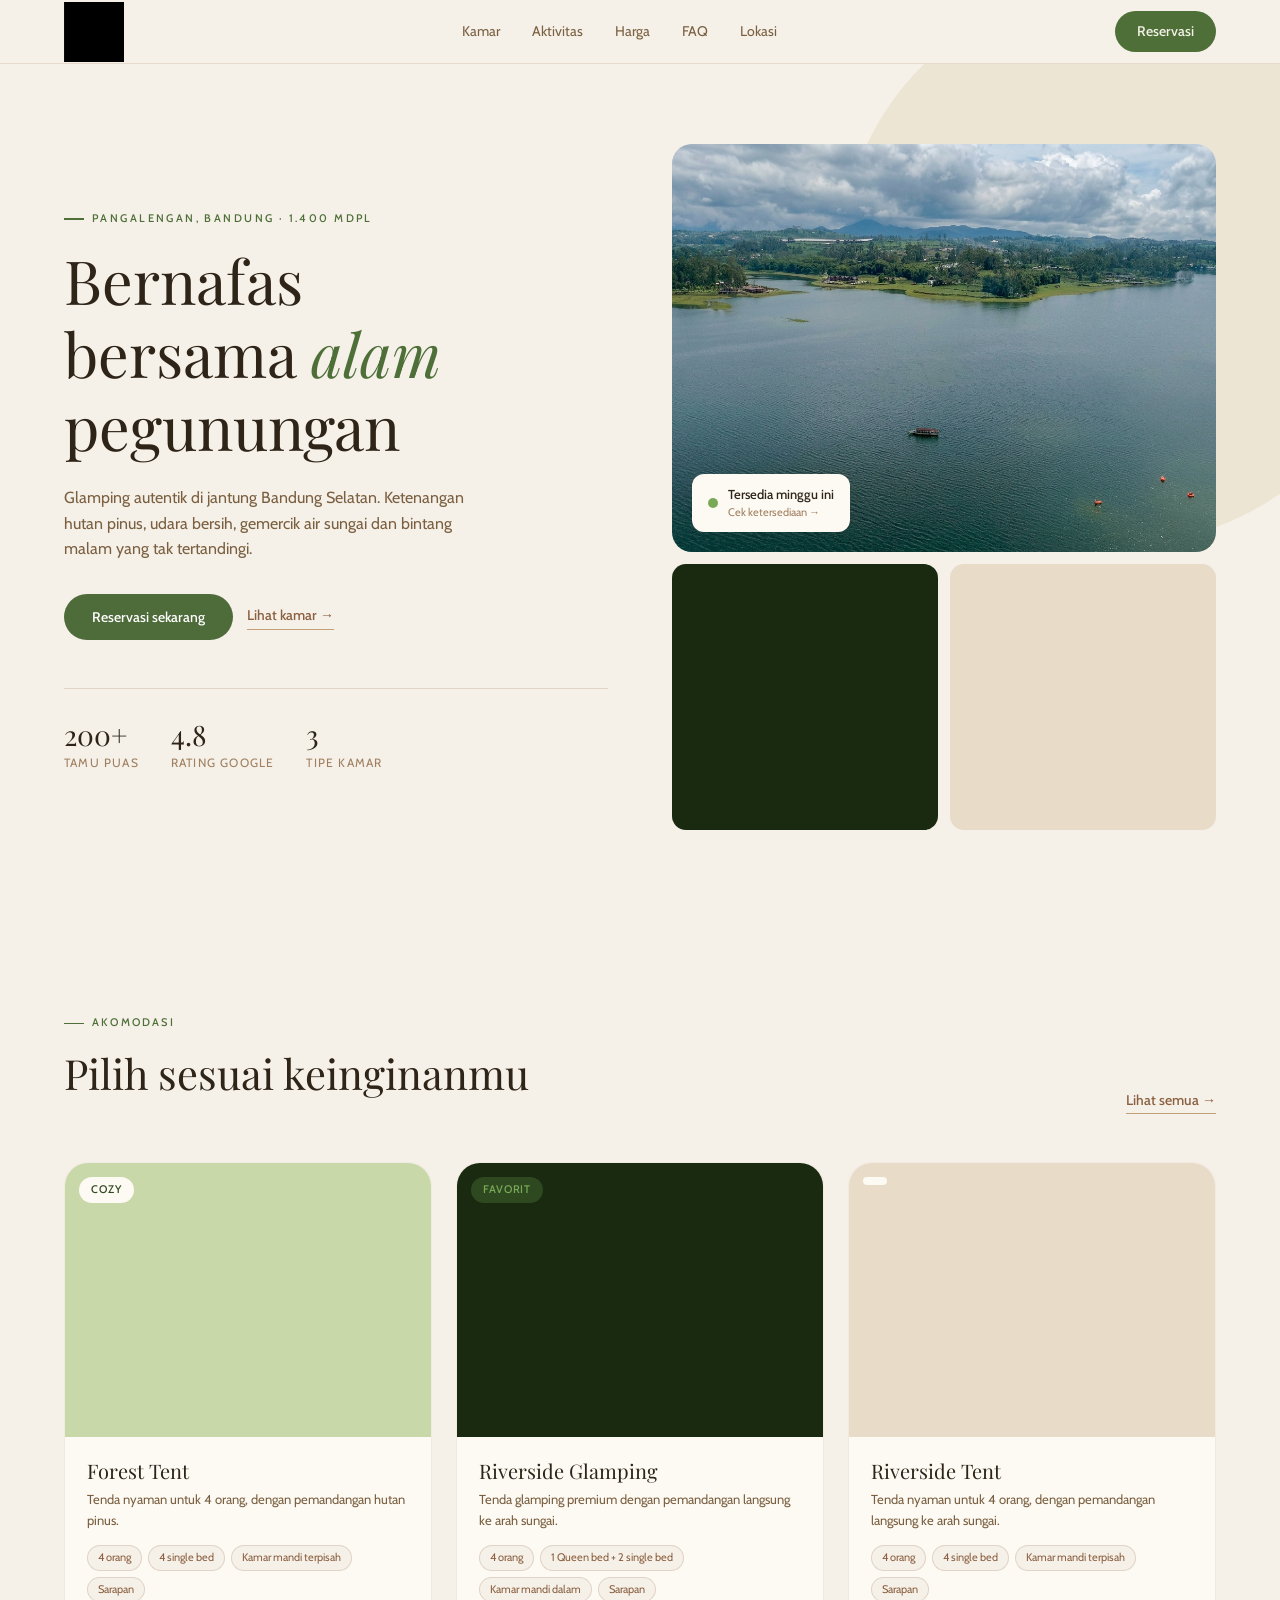
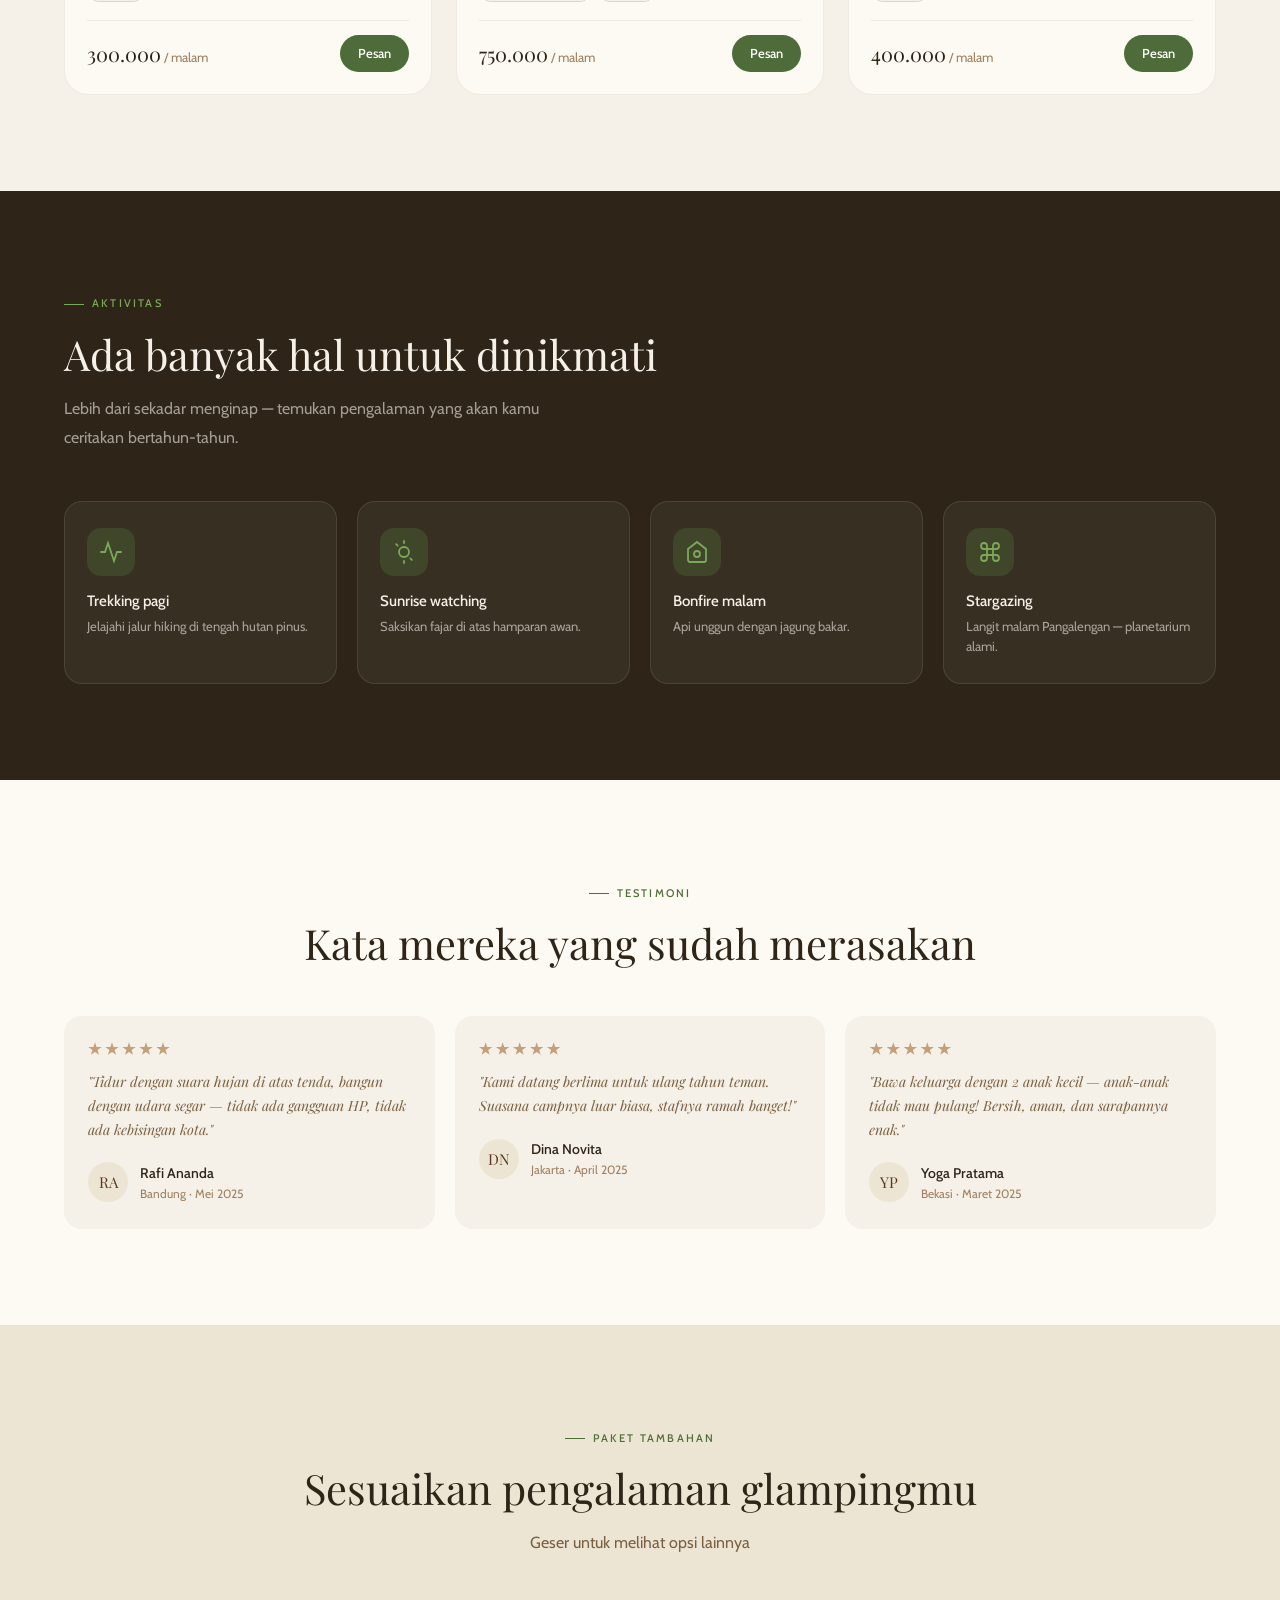
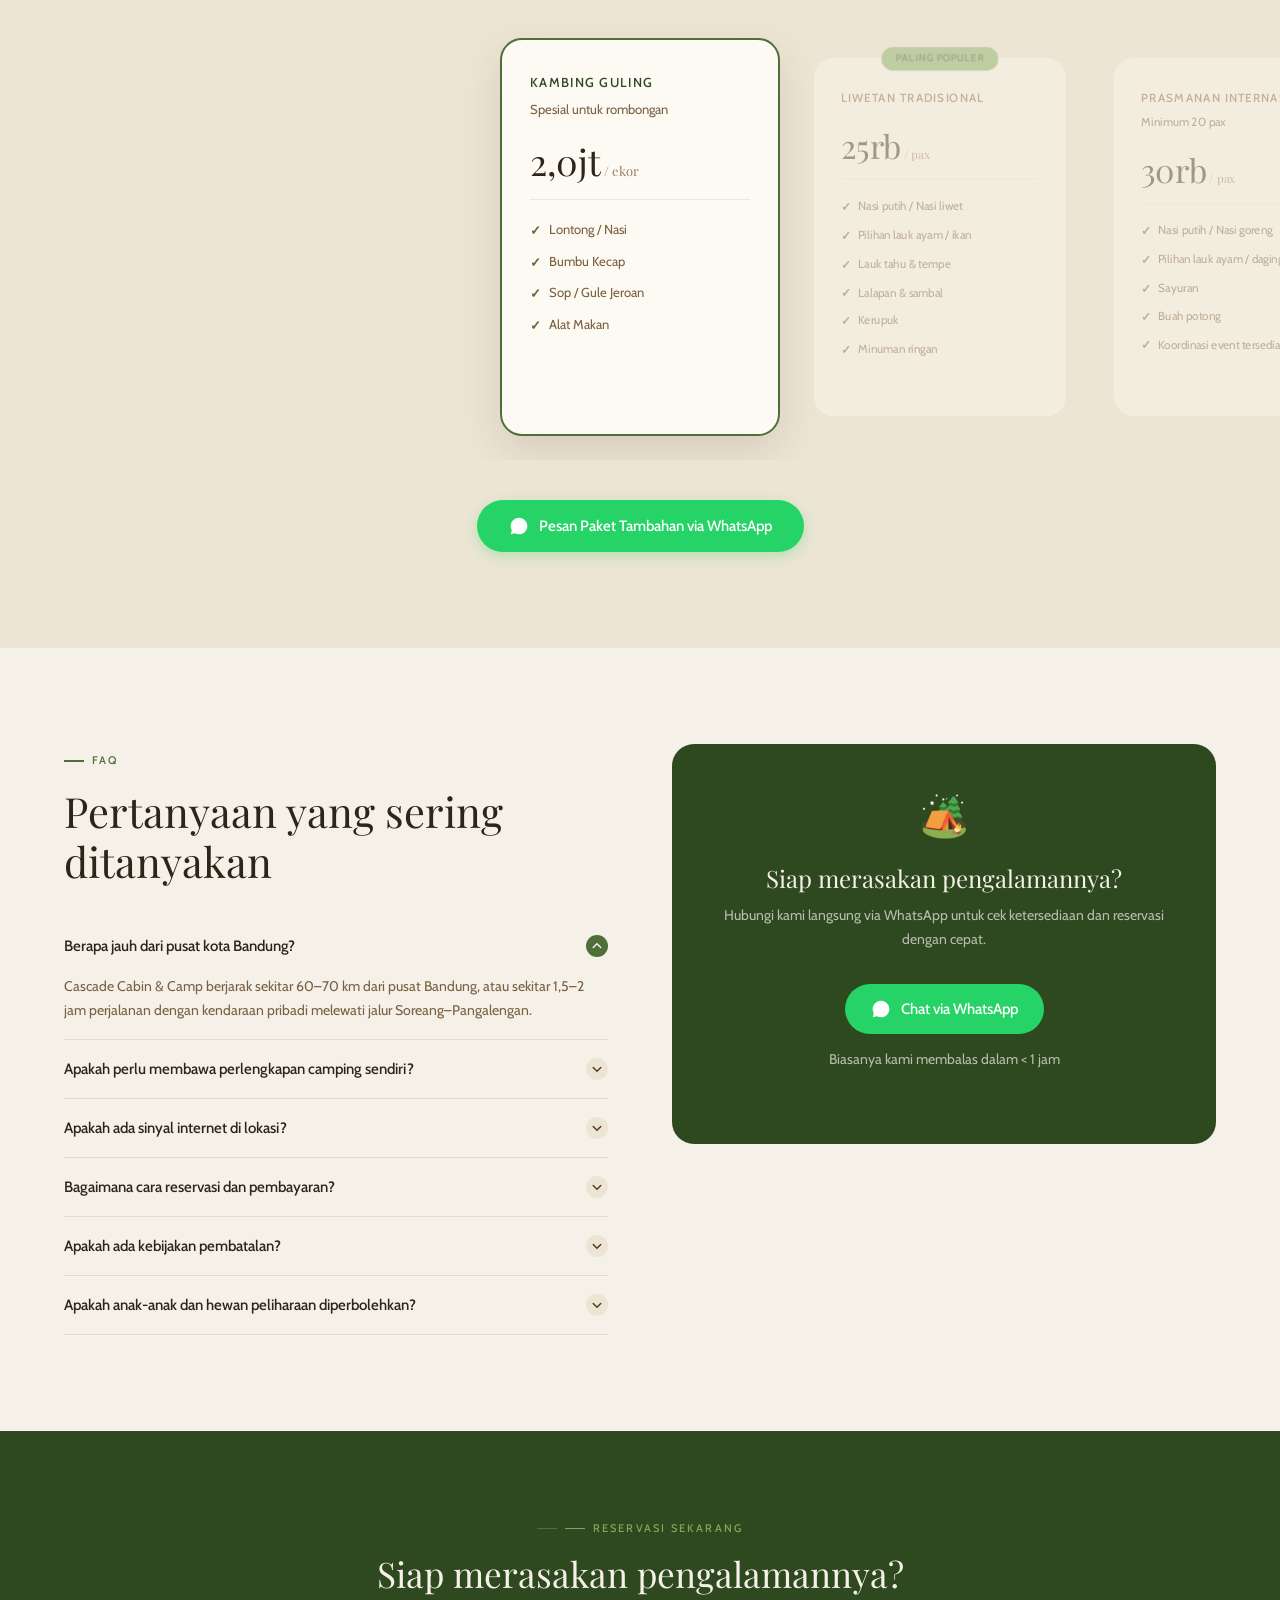
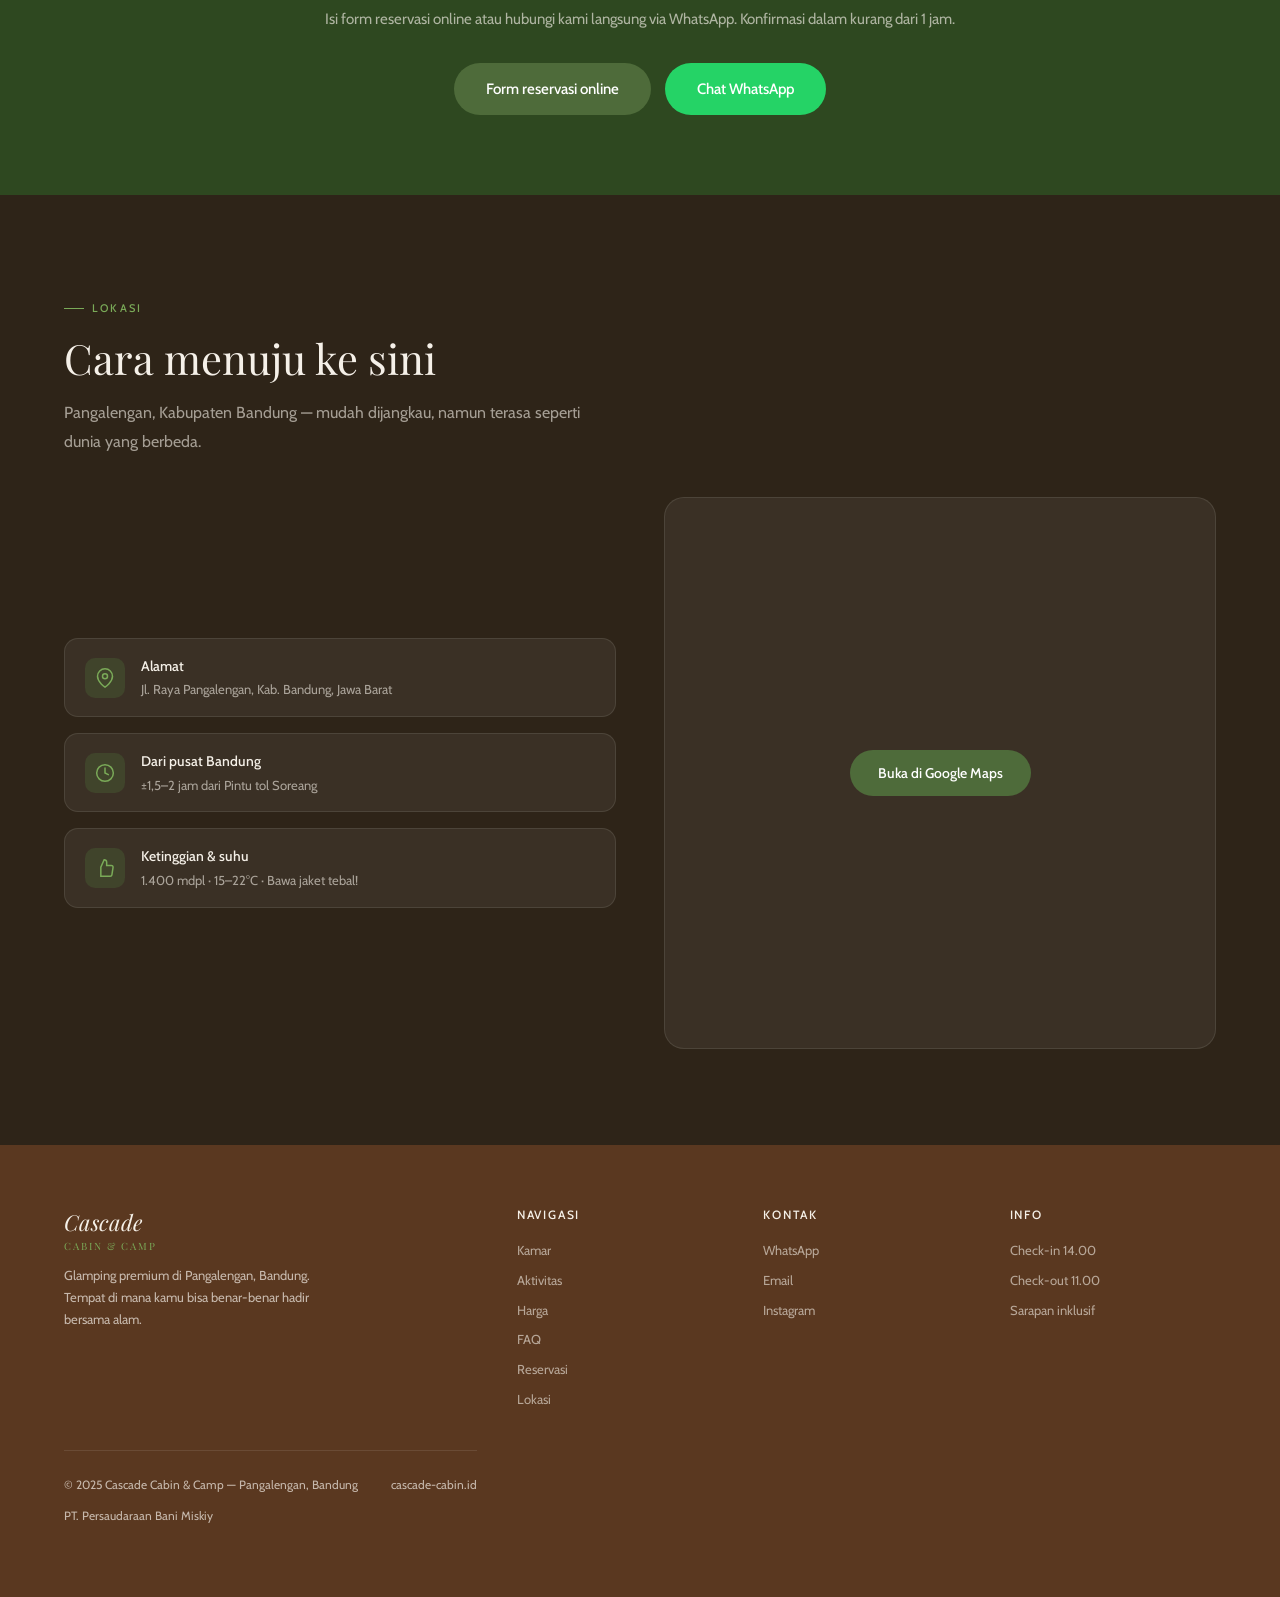
==== cascade-fixed/index.html @ 4c0bd6e7 "Add files via upload" ====
<!DOCTYPE html>
<html lang="id">
<head>
<meta charset="UTF-8">
<meta name="viewport" content="width=device-width, initial-scale=1.0">
<meta name="description" content="Cascade Cabin & Camp — Glamping premium di Pangalengan, Bandung. Nikmati alam pegunungan dengan fasilitas lengkap.">
<!-- Open Graph / WhatsApp Preview -->
<meta property="og:type" content="website">
<meta property="og:url" content="https://cascade-cabin.id/"> <!-- Ganti dengan domain asli Anda nanti -->
<meta property="og:title" content="Cascade Cabin & Camp — Glamping Pangalengan">
<meta property="og:description" content="Glamping premium di Pangalengan, Bandung. Nikmati alam pegunungan dengan fasilitas lengkap.">
<meta property="og:image" content="https://cascade-cabin.id/assets/images/image1.png"> <!-- Ganti dengan URL absolut gambar andalan Anda -->
<title>Cascade Cabin &amp; Camp — Glamping Pangalengan</title>
<link rel="preconnect" href="https://fonts.googleapis.com">
<link href="https://fonts.googleapis.com/css2?family=Playfair+Display:ital,wght@0,400;0,500;1,400;1,500&family=Cabin:wght@300;400;500&display=swap" rel="stylesheet">
<link rel="stylesheet" href="assets/css/style.css">
<style>
/* Page-specific styles only — shared styles are in assets/css/style.css */

/* ── HERO ── */
.hero {
  min-height: 92vh;
  display: grid;
  grid-template-columns: 1fr 1fr;
  align-items: center;
  padding: 80px 5vw;
  gap: 4rem;
  position: relative;
  overflow: hidden;
}
.hero::before {
  content: '';
  position: absolute;
  right: -120px; top: -80px;
  width: 560px; height: 560px;
  border-radius: 50%;
  background: var(--cream-dark);
}
.hero-text { position: relative; z-index: 1; }
.hero h1 { font-size: clamp(2.4rem, 5vw, 3.8rem); color: var(--earth); margin: 1rem 0 1.4rem; }
.hero h1 em { color: var(--moss); font-style: italic; }
.hero-stats { display: flex; gap: 32px; margin-top: 3rem; padding-top: 2rem; border-top: 1px solid rgba(139,96,64,0.18); }
.hero-visual { position: relative; z-index: 1; display: flex; flex-direction: column; gap: 12px; }
.hero-img-main { width: 100%; aspect-ratio: 4/3; background: var(--cream-dark); border-radius: 20px; overflow: hidden; position: relative; }
.hero-img-row { display: grid; grid-template-columns: 1fr 1fr; gap: 12px; }
.hero-img-sm { aspect-ratio: 1; background: var(--cream-dark); border-radius: 14px; overflow: hidden; }
.hero-badge { position: absolute; bottom: 20px; left: 20px; background: var(--white); border-radius: 12px; padding: 10px 16px; display: flex; align-items: center; gap: 10px; font-size: 13px; box-shadow: 0 2px 16px rgba(46,36,24,0.12); }
.badge-dot { width: 10px; height: 10px; border-radius: 50%; background: var(--moss-light); flex-shrink: 0; }

/* ── ROOMS ── */
.rooms { background: var(--cream); }
.rooms-grid { display: grid; grid-template-columns: repeat(3, 1fr); gap: 24px; }
.room-img { aspect-ratio: 4/3; background: var(--cream-dark); position: relative; overflow: hidden; }
.room-tag { position: absolute; top: 14px; left: 14px; background: var(--white); color: var(--moss-dark); font-size: 11px; font-weight: 500; letter-spacing: 0.08em; padding: 4px 12px; border-radius: var(--radius-pill); text-transform: uppercase; }
.room-body { padding: 22px; }
.room-body h3 { font-size: 20px; color: var(--earth); margin-bottom: 6px; }
.room-body p { font-size: 13px; color: var(--text-soft); margin-bottom: 14px; line-height: 1.6; }
.room-amenities { display: flex; flex-wrap: wrap; gap: 6px; margin-bottom: 18px; }
.room-footer { display: flex; align-items: center; justify-content: space-between; padding-top: 14px; border-top: 1px solid rgba(139,96,64,0.1); }
.room-price { font-size: 13px; color: var(--text-muted); }
.room-price strong { font-size: 20px; color: var(--earth); font-family: var(--font-display); font-weight: 400; }

/* ── ACTIVITIES ── */
.activities { background: var(--earth); }
.activities .section-label { color: var(--moss-light); }
.activities .section-label::before { background: var(--moss-light); }
.activities .section-title { color: var(--cream); }
.activities .section-desc { color: rgba(245,240,232,0.6); }
.act-grid { display: grid; grid-template-columns: repeat(4,1fr); gap: 20px; margin-top: 3rem; }
.act-card { background: rgba(255,255,255,0.05); border: 1px solid rgba(245,240,232,0.1); border-radius: 18px; padding: 26px 22px; transition: background .2s; }
.act-card:hover { background: rgba(255,255,255,0.09); }
.act-icon { width: 48px; height: 48px; background: rgba(78,112,56,0.35); border-radius: 14px; display: flex; align-items: center; justify-content: center; margin-bottom: 16px; }
.act-card h4 { font-family: var(--font-body); font-size: 15px; font-weight: 500; color: var(--cream); margin-bottom: 6px; }
.act-card p { font-size: 13px; color: rgba(245,240,232,0.6); line-height: 1.6; }

/* ── TESTIMONIALS ── */
.testimonials { background: var(--white); }
.testi-grid { display: grid; grid-template-columns: repeat(3,1fr); gap: 20px; margin-top: 3rem; }
.testi-card { background: var(--cream); border-radius: 18px; padding: 26px 24px; }
.testi-stars { display: flex; gap: 3px; margin-bottom: 14px; }
.star { width: 14px; height: 14px; background: var(--bark-light); clip-path: polygon(50% 0%,61% 35%,98% 35%,68% 57%,79% 91%,50% 70%,21% 91%,32% 57%,2% 35%,39% 35%); }
.testi-text { font-size: 14px; color: var(--text-soft); line-height: 1.7; margin-bottom: 20px; font-style: italic; font-family: var(--font-display); }
.testi-author { display: flex; align-items: center; gap: 12px; }
.testi-avatar { width: 40px; height: 40px; border-radius: 50%; background: var(--cream-dark); display: flex; align-items: center; justify-content: center; font-family: var(--font-display); font-size: 15px; color: var(--bark-dark); }
.testi-name { font-size: 14px; font-weight: 500; color: var(--earth); }
.testi-from { font-size: 12px; color: var(--text-muted); }

/* ── PRICING ── */
.pricing { background: var(--cream-dark); }
.pricing-grid { display: grid; grid-template-columns: repeat(3,1fr); gap: 20px; margin-top: 3rem; }
.price-card { background: var(--white); border-radius: 22px; padding: 32px 28px; border: 1.5px solid rgba(139,96,64,0.12); position: relative; }
.price-card.featured { background: var(--moss-dark); border-color: transparent; }
.price-card.featured .price-name  { color: var(--cream); }
.price-card.featured .price-desc  { color: rgba(245,240,232,0.65); }
.price-card.featured .price-num   { color: var(--cream); }
.price-card.featured .price-per   { color: rgba(245,240,232,0.65); }
.price-card.featured .price-list li { color: rgba(245,240,232,0.8); }
.price-card.featured .price-list li::before { color: var(--moss-light); }
.price-card.featured .price-divider { background: rgba(245,240,232,0.12); }
.price-card.featured .price-btn { background: var(--cream); color: var(--moss-dark); }
.price-card.featured .price-btn:hover { background: var(--cream-dark); }
.price-pop-label { position: absolute; top: -14px; left: 50%; transform: translateX(-50%); background: var(--moss-light); color: var(--moss-dark); font-size: 11px; font-weight: 500; padding: 4px 16px; border-radius: 99px; letter-spacing: 0.08em; text-transform: uppercase; white-space: nowrap; }
.price-name { font-size: 13px; font-weight: 500; color: var(--bark); letter-spacing: 0.1em; text-transform: uppercase; margin-bottom: 6px; }
.price-desc { font-size: 13px; color: var(--text-soft); margin-bottom: 1.5rem; }
.price-num  { font-family: var(--font-display); font-size: 36px; color: var(--earth); font-weight: 400; line-height: 1; }
.price-per  { font-size: 13px; color: var(--text-muted); }
.price-divider { height: 1px; background: rgba(139,96,64,0.12); margin: 1.2rem 0; }
.price-list { list-style: none; display: flex; flex-direction: column; gap: 10px; margin-bottom: 1.8rem; }
.price-list li { font-size: 13px; color: var(--text-soft); display: flex; align-items: flex-start; gap: 8px; }
.price-list li::before { content: '✓'; color: var(--moss); font-weight: 700; flex-shrink: 0; margin-top: 1px; }
.price-btn { display: block; text-align: center; background: var(--moss); color: var(--cream); padding: 12px 24px; border-radius: var(--radius-pill); font-size: 14px; font-weight: 500; transition: background var(--transition); }
.price-btn:hover { background: var(--moss-dark); color: var(--cream); }

/* ── FAQ ── */
.faq { background: var(--cream); }
.faq-layout { display: grid; grid-template-columns: 1fr 1fr; gap: 64px; align-items: start; }
.faq-list { display: flex; flex-direction: column; }
.faq-item { border-bottom: 1px solid rgba(139,96,64,0.15); }
.faq-q { width: 100%; background: none; border: none; text-align: left; padding: 18px 0; font-family: var(--font-body); font-size: 15px; font-weight: 500; color: var(--earth); cursor: pointer; display: flex; justify-content: space-between; align-items: center; gap: 16px; transition: color var(--transition); }
.faq-q:hover { color: var(--moss); }
.faq-arrow { width: 22px; height: 22px; border-radius: 50%; background: var(--cream-dark); display: flex; align-items: center; justify-content: center; flex-shrink: 0; transition: transform 0.25s, background 0.2s; }
.faq-item.open .faq-arrow { transform: rotate(180deg); background: var(--moss); }
.faq-item.open .faq-arrow svg path { stroke: var(--cream); }
.faq-a { font-size: 14px; color: var(--text-soft); line-height: 1.7; max-height: 0; overflow: hidden; transition: max-height 0.3s ease, padding-bottom 0.3s; }
.faq-item.open .faq-a { max-height: 200px; padding-bottom: 16px; }
.faq-cta-box { background: var(--moss-dark); border-radius: 22px; padding: 40px 32px; color: var(--cream); text-align: center; position: sticky; top: 80px; }
.faq-cta-box h3 { font-size: 24px; color: var(--cream); margin-bottom: 12px; }
.faq-cta-box p { font-size: 14px; color: rgba(245,240,232,0.7); margin-bottom: 2rem; line-height: 1.7; }
.faq-cta-note { font-size: 12px; color: rgba(245,240,232,0.45); margin-top: 14px; }

/* ── CTA BOOKING ── */
.cta-booking { background: var(--moss-dark); padding: 80px 5vw; text-align: center; }
.cta-booking h2 { font-size: 2.2rem; color: var(--cream); margin-bottom: 12px; }
.cta-booking p { font-size: 15px; color: rgba(245,240,232,0.65); margin-bottom: 2rem; }

/* ── LOCATION ── */
.location { background: var(--earth); }
.location .section-label { color: var(--moss-light); }
.location .section-label::before { background: var(--moss-light); }
.location .section-title { color: var(--cream); }
.location .section-desc { color: rgba(245,240,232,0.6); }
.loc-grid { display: grid; grid-template-columns: 1fr 1fr; gap: 48px; align-items: center; margin-top: 2.5rem; }
.loc-facts { display: flex; flex-direction: column; gap: 16px; }
.loc-fact { display: flex; align-items: center; gap: 16px; padding: 16px 20px; background: rgba(255,255,255,0.06); border-radius: 14px; border: 1px solid rgba(245,240,232,0.1); }
.loc-fact-icon { width: 40px; height: 40px; background: rgba(78,112,56,0.3); border-radius: 10px; display: flex; align-items: center; justify-content: center; flex-shrink: 0; }
.loc-fact h5 { font-family: var(--font-body); font-size: 14px; font-weight: 500; color: var(--cream); margin-bottom: 2px; }
.loc-fact p { font-size: 13px; color: rgba(245,240,232,0.6); }
.loc-map { aspect-ratio: 1; background: rgba(255,255,255,0.06); border-radius: 20px; border: 1px solid rgba(245,240,232,0.1); display: flex; align-items: center; justify-content: center; }

@media (max-width: 900px) {
  .hero { grid-template-columns: 1fr; }
  .hero-visual, .hero::before { display: none; }
  .rooms-grid, .testi-grid, .pricing-grid { grid-template-columns: 1fr; }
  .act-grid { grid-template-columns: 1fr 1fr; }
  .loc-grid, .faq-layout { grid-template-columns: 1fr; }
  .faq-cta-box { position: static; }
}
@media (max-width: 600px) { .act-grid { grid-template-columns: 1fr; } }
</style>
</head>
<body>

<!-- NAV -->
<nav class="nav">
  <a href="index.html" class="nav-logo"><img src="assets/images/logo.svg" alt="Cascade Cabin & Camp"></a>
  <ul class="nav-links">
    <li><a href="#kamar">Kamar</a></li>
    <li><a href="#aktivitas">Aktivitas</a></li>
    <li><a href="#harga">Harga</a></li>
    <li><a href="#faq">FAQ</a></li>
    <li><a href="#lokasi">Lokasi</a></li>
  </ul>
  <a href="booking.html" class="nav-cta">Reservasi</a>
  <div class="nav-hamburger" aria-label="Menu">
    <span></span><span></span><span></span>
  </div>
</nav>
<div class="nav-mobile">
  <a href="#kamar">Kamar</a>
  <a href="#aktivitas">Aktivitas</a>
  <a href="#harga">Harga</a>
  <a href="#faq">FAQ</a>
  <a href="#lokasi">Lokasi</a>
  <a href="booking.html" class="btn btn-primary" style="margin-top:8px;">Reservasi sekarang</a>
</div>

<!-- HERO -->
<section class="hero">
  <div class="hero-text" data-fade>
    <div class="eyebrow">Pangalengan, Bandung · 1.400 mdpl</div>
    <h1>Bernafas<br>bersama <em>alam</em><br>pegunungan</h1>
    <p class="text-soft" style="max-width:420px;margin-bottom:2rem;">Glamping autentik di jantung Bandung Selatan. Ketenangan hutan pinus, udara bersih, gemercik air sungai dan bintang malam yang tak tertandingi.</p>
    <div style="display:flex;gap:14px;align-items:center;flex-wrap:wrap;">
      <a href="booking.html" class="btn btn-primary">Reservasi sekarang</a>
      <a href="#kamar" class="btn btn-secondary">Lihat kamar →</a>
    </div>
    <div class="hero-stats">
      <div><div class="stat-num">200+</div><div class="stat-label">Tamu puas</div></div>
      <div><div class="stat-num">4.8</div><div class="stat-label">Rating Google</div></div>
      <div><div class="stat-num">3</div><div class="stat-label">Tipe kamar</div></div>
    </div>
  </div>
  <div class="hero-visual">
    <div class="hero-img-main">
      <img src="assets/images/image1.png" alt="Cascade Cabin" class="hero-img">
      </img>
      <div class="hero-badge">
        <div class="badge-dot"></div>
        <div>
          <div style="font-weight:500;font-size:13px;color:var(--earth)">Tersedia minggu ini</div>
          <div style="font-size:11px;color:var(--text-muted)">Cek ketersediaan →</div>
        </div>
      </div>
    </div>
    <div class="hero-img-row">
      <div class="hero-img-sm" style="background:#1a2a10;"></div>
      <div class="hero-img-sm" style="background:#e8dcc8;"></div>
    </div>
  </div>
</section>

<!-- ROOMS -->
<section class="section rooms" id="kamar">
  <div style="display:flex;justify-content:space-between;align-items:flex-end;margin-bottom:3rem;">
    <div>
      <div class="section-label">Akomodasi</div>
      <h2 class="section-title">Pilih sesuai keinginanmu</h2>
    </div>
    <a href="booking.html" class="btn btn-secondary">Lihat semua →</a>
  </div>
  <div class="rooms-grid">
    <div class="card" data-fade>
      <div class="room-img" style="background:#c8d8a8;"><div class="room-tag">Cozy</div></div>
      <div class="room-body">
        <h3>Forest Tent</h3>
        <p>Tenda nyaman untuk 4 orang, dengan pemandangan hutan pinus.</p>
        <div class="room-amenities">
          <span class="amenity">4 orang</span><span class="amenity">4 single bed</span>
          <span class="amenity">Kamar mandi terpisah</span><span class="amenity">Sarapan</span>
        </div>
        <div class="room-footer">
          <div class="room-price"><strong>300.000</strong> / malam</div>
          <a href="booking.html" class="btn btn-primary" style="padding:8px 18px;font-size:13px;">Pesan</a>
        </div>
      </div>
    </div>
    <div class="card" data-fade>
      <div class="room-img" style="background:#1a2a10;"><div class="room-tag" style="background:var(--moss-dark);color:var(--moss-light);">Favorit</div></div>
      <div class="room-body">
        <h3>Riverside Glamping</h3>
        <p>Tenda glamping premium dengan pemandangan langsung ke arah sungai.</p>
        <div class="room-amenities">
          <span class="amenity">4 orang</span><span class="amenity">1 Queen bed + 2 single bed</span>
          <span class="amenity">Kamar mandi dalam</span><span class="amenity">Sarapan</span>
        </div>
        <div class="room-footer">
          <div class="room-price"><strong>750.000</strong> / malam</div>
          <a href="booking.html" class="btn btn-primary" style="padding:8px 18px;font-size:13px;">Pesan</a>
        </div>
      </div>
    </div>
    <div class="card" data-fade>
      <div class="room-img" style="background:#e8dcc8;"><div class="room-tag"></div></div>
      <div class="room-body">
        <h3>Riverside Tent</h3>
        <p>Tenda nyaman untuk 4 orang, dengan pemandangan langsung ke arah sungai.</p>
        <div class="room-amenities">
          <span class="amenity">4 orang</span><span class="amenity">4 single bed</span>
          <span class="amenity">Kamar mandi terpisah</span><span class="amenity">Sarapan</span>
        </div>
        <div class="room-footer">
          <div class="room-price"><strong>400.000</strong> / malam</div>
          <a href="booking.html" class="btn btn-primary" style="padding:8px 18px;font-size:13px;">Pesan</a>
        </div>
      </div>
    </div>
  </div>
</section>

<!-- ACTIVITIES -->
<section class="section activities" id="aktivitas">
  <div class="section-label">Aktivitas</div>
  <h2 class="section-title">Ada banyak hal untuk dinikmati</h2>
  <p class="section-desc">Lebih dari sekadar menginap — temukan pengalaman yang akan kamu ceritakan bertahun-tahun.</p>
  <div class="act-grid">
    <div class="act-card" data-fade>
      <div class="act-icon"><svg width="24" height="24" viewBox="0 0 24 24" fill="none" stroke="#7aaa58" stroke-width="1.8" stroke-linecap="round"><polyline points="22 12 18 12 15 21 9 3 6 12 2 12"/></svg></div>
      <h4>Trekking pagi</h4><p>Jelajahi jalur hiking di tengah hutan pinus.</p>
    </div>
    <div class="act-card" data-fade>
      <div class="act-icon"><svg width="24" height="24" viewBox="0 0 24 24" fill="none" stroke="#7aaa58" stroke-width="1.8" stroke-linecap="round"><circle cx="12" cy="12" r="5"/><line x1="12" y1="1" x2="12" y2="3"/><line x1="12" y1="21" x2="12" y2="23"/><line x1="4.22" y1="4.22" x2="5.64" y2="5.64"/><line x1="18.36" y1="18.36" x2="19.78" y2="19.78"/></svg></div>
      <h4>Sunrise watching</h4><p>Saksikan fajar di atas hamparan awan.</p>
    </div>
    <div class="act-card" data-fade>
      <div class="act-icon"><svg width="24" height="24" viewBox="0 0 24 24" fill="none" stroke="#7aaa58" stroke-width="1.8" stroke-linecap="round"><path d="M3 9l9-7 9 7v11a2 2 0 01-2 2H5a2 2 0 01-2-2V9z"/><circle cx="12" cy="14" r="3"/></svg></div>
      <h4>Bonfire malam</h4><p>Api unggun dengan jagung bakar.</p>
    </div>
    <div class="act-card" data-fade>
      <div class="act-icon"><svg width="24" height="24" viewBox="0 0 24 24" fill="none" stroke="#7aaa58" stroke-width="1.8" stroke-linecap="round"><path d="M18 3a3 3 0 00-3 3v12a3 3 0 003 3 3 3 0 003-3 3 3 0 00-3-3H6a3 3 0 00-3 3 3 3 0 003 3 3 3 0 003-3V6a3 3 0 00-3-3 3 3 0 00-3 3 3 3 0 003 3h12a3 3 0 003-3 3 3 0 00-3-3z"/></svg></div>
      <h4>Stargazing</h4><p>Langit malam Pangalengan — planetarium alami.</p>
    </div>
  </div>
</section>

<!-- TESTIMONIALS -->
<section class="section testimonials">
  <div class="text-center" style="margin-bottom:0;">
    <div class="section-label" style="justify-content:center;">Testimoni</div>
    <h2 class="section-title">Kata mereka yang sudah merasakan</h2>
  </div>
  <div class="testi-grid">
    <div class="testi-card" data-fade>
      <div class="testi-stars"><div class="star"></div><div class="star"></div><div class="star"></div><div class="star"></div><div class="star"></div></div>
      <p class="testi-text">"Tidur dengan suara hujan di atas tenda, bangun dengan udara segar — tidak ada gangguan HP, tidak ada kebisingan kota."</p>
      <div class="testi-author"><div class="testi-avatar">RA</div><div><div class="testi-name">Rafi Ananda</div><div class="testi-from">Bandung · Mei 2025</div></div></div>
    </div>
    <div class="testi-card" data-fade>
      <div class="testi-stars"><div class="star"></div><div class="star"></div><div class="star"></div><div class="star"></div><div class="star"></div></div>
      <p class="testi-text">"Kami datang berlima untuk ulang tahun teman. Suasana campnya luar biasa, stafnya ramah banget!"</p>
      <div class="testi-author"><div class="testi-avatar">DN</div><div><div class="testi-name">Dina Novita</div><div class="testi-from">Jakarta · April 2025</div></div></div>
    </div>
    <div class="testi-card" data-fade>
      <div class="testi-stars"><div class="star"></div><div class="star"></div><div class="star"></div><div class="star"></div><div class="star"></div></div>
      <p class="testi-text">"Bawa keluarga dengan 2 anak kecil — anak-anak tidak mau pulang! Bersih, aman, dan sarapannya enak."</p>
      <div class="testi-author"><div class="testi-avatar">YP</div><div><div class="testi-name">Yoga Pratama</div><div class="testi-from">Bekasi · Maret 2025</div></div></div>
    </div>
  </div>
</section>

<!-- PRICING -->
<section class="section pricing" id="harga" style="padding-left: 0; padding-right: 0; overflow: hidden;">
  <div class="text-center" style="margin-bottom:0; padding: 0 5vw;">
    <div class="section-label" style="justify-content:center;">Paket Tambahan</div>
    <h2 class="section-title">Sesuaikan pengalaman glampingmu</h2>
    <p class="section-desc" style="margin:0 auto;">Geser untuk melihat opsi lainnya</p>
  </div>
	<div id="pricing-scroll-addon" style="margin-top: 3rem;">
    <div class="carousel-spacer"></div>
	
      <div class="price-card" data-pkg="Kambing Guling">
      <div class="price-name">Kambing Guling</div>
      <div class="price-desc">Spesial untuk rombongan</div>
      <div class="price-num">2,0jt<span class="price-per"> / ekor</span></div>
      <div class="price-divider"></div>
      <ul class="price-list">
        <li>Lontong / Nasi</li>
		<li>Bumbu Kecap</li>
        <li>Sop / Gule Jeroan</li>
        <li>Alat Makan</li>
      </ul>
     </div>

    <div class="price-card" data-pkg="Liwetan Sunda">
      <div class="price-pop-label">Paling populer</div>
      <div class="price-name">Liwetan Tradisional</div>
      <div class="price-desc"></div>
      <div class="price-num">25rb<span class="price-per"> / pax</span></div>
      <div class="price-divider"></div>
      <ul class="price-list">
        <li>Nasi putih / Nasi liwet</li>
        <li>Pilihan lauk ayam / ikan</li>
		<li>Lauk tahu &amp; tempe</li>
        <li>Lalapan &amp; sambal</li>
        <li>Kerupuk</li>
		<li>Minuman ringan</li>
      </ul>
     </div>

    <div class="price-card" data-pkg="Prasmanan">
      <div class="price-name">Prasmanan Internasional</div>
      <div class="price-desc">Minimum 20 pax</div>
      <div class="price-num">30rb<span class="price-per"> / pax</span></div>
      <div class="price-divider"></div>
      <ul class="price-list">
        <li>Nasi putih / Nasi goreng</li>
        <li>Pilihan lauk ayam / daging</li>
        <li>Sayuran</li>
        <li>Buah potong</li>
        <li>Koordinasi event tersedia</li>
      </ul>
    </div>
	
	<div class="price-card" data-pkg="BBQ Grill Set">
      <div class="price-name">BBQ Grill Set</div>
      <div class="price-desc">Peralatan &amp; bahan siap panggang</div>
      <div class="price-num">150rb<span class="price-per"> / set</span></div>
      <div class="price-divider"></div>
      <ul class="price-list">
        <li>Panggangan &amp; Arang</li>
        <li>Daging Slice &amp; Sosis</li>
        <li>Saus BBQ &amp; Alat Capitan</li>
      </ul>
    </div>
	
	<div class="price-card" data-pkg="Dekorasi Romantis">
      <div class="price-name">Dekorasi Romantis</div>
      <div class="price-desc">Untuk Anniversary / Honeymoon</div>
      <div class="price-num">250rb<span class="price-per"> / kamar</span></div>
      <div class="price-divider"></div>
      <ul class="price-list">
        <li>Towel Swan &amp; Rose Petals</li>
        <li>Lampu hias tambahan</li>
        <li>Kartu ucapan custom</li>
      </ul>
    </div>
  
    <div class="carousel-spacer"></div>
  </div>

  <!-- Tombol CTA Utama -->
  <div style="text-align: center; margin-top: 40px; padding: 0 5vw;" data-fade>
      <a href="#" onclick="pesanPaket(); return false;" class="btn btn-wa" style="display:inline-flex;align-items:center;gap:10px;padding:14px 32px;font-size:15px;box-shadow: 0 4px 14px rgba(37, 211, 102, 0.3);">
  <svg viewBox="0 0 24 24" width="20" height="20" fill="white"><path d="M12 2C6.48 2 2 6.48 2 12c0 1.85.5 3.58 1.38 5.06L2 22l5.05-1.36C8.44 21.51 10.18 22 12 22c5.52 0 10-4.48 10-10S17.52 2 12 2z"/></svg>
  Pesan Paket Tambahan via WhatsApp
</a>    
  </div>
</section>

<!-- FAQ -->
<section class="section faq" id="faq">
  <div class="faq-layout">
    <div>
      <div class="section-label">FAQ</div>
      <h2 class="section-title" style="margin-bottom:2rem;">Pertanyaan yang sering ditanyakan</h2>
      <div class="faq-list">

        <div class="faq-item open">
          <button class="faq-q" onclick="toggleFaq(this)">
            Berapa jauh dari pusat kota Bandung?
            <div class="faq-arrow"><svg viewBox="0 0 16 16" width="12" height="12" fill="none" stroke="#5a3820" stroke-width="2" stroke-linecap="round"><path d="M3 6l5 5 5-5"/></svg></div>
          </button>
          <div class="faq-a">Cascade Cabin &amp; Camp berjarak sekitar 60–70 km dari pusat Bandung, atau sekitar 1,5–2 jam perjalanan dengan kendaraan pribadi melewati jalur Soreang–Pangalengan.</div>
        </div>

        <div class="faq-item">
          <button class="faq-q" onclick="toggleFaq(this)">
            Apakah perlu membawa perlengkapan camping sendiri?
            <div class="faq-arrow"><svg viewBox="0 0 16 16" width="12" height="12" fill="none" stroke="#5a3820" stroke-width="2" stroke-linecap="round"><path d="M3 6l5 5 5-5"/></svg></div>
          </button>
          <div class="faq-a">Tidak perlu! Semua perlengkapan dasar (kasur, bantal, selimut tebal, lampu) sudah tersedia. Cukup bawa pakaian hangat karena suhu malam bisa turun hingga 15°C. Bahkan kami menyediakan air minum beserta dispenser air panas gratis.</div>
        </div>

        <div class="faq-item">
          <button class="faq-q" onclick="toggleFaq(this)">
            Apakah ada sinyal internet di lokasi?
            <div class="faq-arrow"><svg viewBox="0 0 16 16" width="12" height="12" fill="none" stroke="#5a3820" stroke-width="2" stroke-linecap="round"><path d="M3 6l5 5 5-5"/></svg></div>
          </button>
          <div class="faq-a">Kami menyediakan jaringan internet dengan WiFi di lokasi. Rekomendasi kami adalah tadabbur dan nikmati alam di sana!</div>
        </div>

        <div class="faq-item">
          <button class="faq-q" onclick="toggleFaq(this)">
            Bagaimana cara reservasi dan pembayaran?
            <div class="faq-arrow"><svg viewBox="0 0 16 16" width="12" height="12" fill="none" stroke="#5a3820" stroke-width="2" stroke-linecap="round"><path d="M3 6l5 5 5-5"/></svg></div>
          </button>
          <div class="faq-a">Reservasi lewat form online atau WhatsApp. Konfirmasi booking dengan DP 50%, dan pelunasan saat check-in. Kami menerima transfer bank dan QRIS.</div>
        </div>

        <div class="faq-item">
          <button class="faq-q" onclick="toggleFaq(this)">
            Apakah ada kebijakan pembatalan?
            <div class="faq-arrow"><svg viewBox="0 0 16 16" width="12" height="12" fill="none" stroke="#5a3820" stroke-width="2" stroke-linecap="round"><path d="M3 6l5 5 5-5"/></svg></div>
          </button>
          <div class="faq-a">Pembatalan lebih dari 3 hari sebelum check-in: DP dikembalikan 50%. Kurang dari 3 hari: DP tidak dapat dikembalikan, namun tanggal bisa digeser sesuai ketersediaan.</div>
        </div>

        <div class="faq-item">
          <button class="faq-q" onclick="toggleFaq(this)">
            Apakah anak-anak dan hewan peliharaan diperbolehkan?
            <div class="faq-arrow"><svg viewBox="0 0 16 16" width="12" height="12" fill="none" stroke="#5a3820" stroke-width="2" stroke-linecap="round"><path d="M3 6l5 5 5-5"/></svg></div>
          </button>
          <div class="faq-a">Anak-anak sangat disambut! Untuk hewan peliharaan, mohon konfirmasi terlebih dahulu karena ada unit tertentu yang diperbolehkan membawa pets.</div>
        </div>

      </div>
    </div>

    <div>
      <div class="faq-cta-box" id="booking-cta">
        <div style="font-size:40px;margin-bottom:16px;">🏕️</div>
        <h3>Siap merasakan pengalamannya?</h3>
        <p>Hubungi kami langsung via WhatsApp untuk cek ketersediaan dan reservasi dengan cepat.</p>
        <a href="https://wa.me/6281234567890?text=Halo%20Cascade%20Cabin%2C%20saya%20ingin%20informasi%20reservasi" class="btn btn-wa" target="_blank" style="display:inline-flex;align-items:center;gap:10px;padding:13px 26px;font-size:15px;">
          <svg viewBox="0 0 24 24" width="20" height="20" fill="white"><path d="M12 2C6.48 2 2 6.48 2 12c0 1.85.5 3.58 1.38 5.06L2 22l5.05-1.36C8.44 21.51 10.18 22 12 22c5.52 0 10-4.48 10-10S17.52 2 12 2z"/></svg>
          Chat via WhatsApp
        </a>
        <p class="faq-cta-note">Biasanya kami membalas dalam &lt; 1 jam</p>
      </div>
    </div>
  </div>
</section>

<!-- CTA -->
<section class="cta-booking" id="booking">
  <div class="section-label" style="justify-content:center;color:var(--moss-light);">
    <span style="background:var(--moss-light);height:1.5px;width:20px;display:block;"></span>
    Reservasi sekarang
  </div>
  <h2 data-fade>Siap merasakan pengalamannya?</h2>
  <p data-fade>Isi form reservasi online atau hubungi kami langsung via WhatsApp. Konfirmasi dalam kurang dari 1 jam.</p>
  <div style="display:flex;gap:14px;justify-content:center;flex-wrap:wrap;" data-fade>
    <a href="booking.html" class="btn btn-primary" style="padding:14px 32px;font-size:15px;">Form reservasi online</a>
    <a href="https://wa.me/6281234567890" class="btn btn-wa" target="_blank" style="padding:14px 32px;font-size:15px;">Chat WhatsApp</a>
  </div>
</section>

<!-- LOCATION -->
<section class="section location" id="lokasi">
  <div class="section-label">Lokasi</div>
  <h2 class="section-title">Cara menuju ke sini</h2>
  <p class="section-desc">Pangalengan, Kabupaten Bandung — mudah dijangkau, namun terasa seperti dunia yang berbeda.</p>
  <div class="loc-grid">
    <div class="loc-facts">
      <div class="loc-fact"><div class="loc-fact-icon"><svg width="20" height="20" viewBox="0 0 24 24" fill="none" stroke="#7aaa58" stroke-width="1.8" stroke-linecap="round"><path d="M21 10c0 7-9 13-9 13s-9-6-9-13a9 9 0 0118 0z"/><circle cx="12" cy="10" r="3"/></svg></div><div><h5>Alamat</h5><p>Jl. Raya Pangalengan, Kab. Bandung, Jawa Barat</p></div></div>
      <div class="loc-fact"><div class="loc-fact-icon"><svg width="20" height="20" viewBox="0 0 24 24" fill="none" stroke="#7aaa58" stroke-width="1.8" stroke-linecap="round"><circle cx="12" cy="12" r="10"/><polyline points="12 6 12 12 16 14"/></svg></div><div><h5>Dari pusat Bandung</h5><p>±1,5–2 jam dari Pintu tol Soreang</p></div></div>
      <div class="loc-fact"><div class="loc-fact-icon"><svg width="20" height="20" viewBox="0 0 24 24" fill="none" stroke="#7aaa58" stroke-width="1.8" stroke-linecap="round"><path d="M14 9V5a3 3 0 00-3-3l-4 9v11h11.28a2 2 0 002-1.7l1.38-9a2 2 0 00-2-2.3H14z"/></svg></div><div><h5>Ketinggian &amp; suhu</h5><p>1.400 mdpl · 15–22°C · Bawa jaket tebal!</p></div></div>
    </div>
    <div class="loc-map">
      <a href="https://maps.app.goo.gl/S8Q5ZTw1eu5kKjFN6" target="_blank" class="btn btn-primary" style="margin:auto;">Buka di Google Maps</a>
    </div>
  </div>
</section>

<!-- FOOTER -->
<footer class="footer">
  <div class="footer-grid">
    <div class="footer-brand">
      <div class="footer-brand-name">Cascade <span>Cabin &amp; Camp</span></div>
      <p>Glamping premium di Pangalengan, Bandung. Tempat di mana kamu bisa benar-benar hadir bersama alam.</p>
    </div>
    <div class="footer-col"><h5>Navigasi</h5><ul><li><a href="#kamar">Kamar</a></li><li><a href="#aktivitas">Aktivitas</a></li><li><a href="#harga">Harga</a></li><li><a href="#faq">FAQ</a></li><li><a href="booking.html">Reservasi</a></li><li><a href="#lokasi">Lokasi</a></li></ul></div>
    <div class="footer-col">
		<h5>Kontak</h5>
		<ul>
			<li><a href="https://wa.me/6281234567890">WhatsApp</a></li>
			<li><a href="mailto:info@cascade-cabin.id">Email</a></li>
			<li><a href="https://instagram.com/cascadecamp">Instagram</a></li>
		</ul>
	  </div>
    <div class="footer-col">
		<h5>Info</h5>
		<ul>
			<li><a href="#">Check-in 14.00</a></li>
			<li><a href="#">Check-out 11.00</a></li>
			<li><a href="#">Sarapan inklusif</a></li>
		</ul>
	  </div>
  <div class="footer-bottom">
    <span>© 2025 Cascade Cabin &amp; Camp — Pangalengan, Bandung</span>
    <span>cascade-cabin.id</span>
	<span>PT. Persaudaraan Bani Miskiy</span>
  </div>
</footer>

<!-- Shared script — dimuat terakhir -->
<script src="assets/js/script.js"></script>
<script>
function toggleFaq(btn) {
  const item = btn.closest('.faq-item');
  const isOpen = item.classList.contains('open');
  document.querySelectorAll('.faq-item').forEach(i => i.classList.remove('open'));
  if (!isOpen) item.classList.add('open');
}
</script>
</body>
</html>
---- cascade-fixed/assets/css/style.css ----
/* ============================================================
   CASCADE CABIN & CAMP — Shared Public Stylesheet
   Dipakai oleh: index.html, booking.html
   ============================================================ */

/* ── RESET & BASE ── */
*, *::before, *::after { box-sizing: border-box; margin: 0; padding: 0; }

:root {
  /* Color palette */
  --cream:      #f5f0e8;
  --cream-dark: #ede5d4;
  --cream-mid:  #e8dcc8;
  --bark:       #8b6040;
  --bark-light: #c4a07a;
  --bark-dark:  #5a3820;
  --moss:       #4e7038;
  --moss-light: #7aaa58;
  --moss-dark:  #2e4820;
  --earth:      #2e2418;
  --sand:       #d4b88a;
  --white:      #fdf9f3;
  --text-main:  #2e2418;
  --text-soft:  #7a6040;
  --text-muted: #a08060;
  --error:      #c0392b;
  --success:    #2e7d32;

  /* Spacing */
  --space-xs: 4px;
  --space-sm: 8px;
  --space-md: 16px;
  --space-lg: 24px;
  --space-xl: 40px;
  --space-2xl: 64px;

  /* Typography */
  --font-display: 'Playfair Display', Georgia, serif;
  --font-body:    'Cabin', sans-serif;
  --h1: 64px;
  --h2: 42px;
  --h3: 24px;
  --body: 16px;
  --line-height: 1.6;

  /* Radius */
  --radius-sm: 8px;
  --radius-md: 12px;
  --radius-lg: 18px;
  --radius-xl: 24px;
  --radius-pill: 99px;

  /* Transitions */
  --transition: 0.2s ease;
}

html { scroll-behavior: smooth; }

body {
  font-family: var(--font-body);
  background: var(--cream);
  color: var(--text-main);
  font-size: var(--body);
  line-height: var(--line-height);
  overflow-x: hidden;
}

h1, h2, h3, h4 {
  font-family: var(--font-display);
  line-height: 1.2;
  font-weight: 400;
}

a { text-decoration: none; color: inherit; }
img { display: block; width: 100%; }

/* ── TYPOGRAPHY UTILITIES ── */
.eyebrow {
  display: inline-flex;
  align-items: center;
  gap: var(--space-sm);
  font-size: 11px;
  letter-spacing: 0.22em;
  text-transform: uppercase;
  color: var(--moss);
  font-weight: 500;
}
.eyebrow::before {
  content: '';
  width: 20px;
  height: 1.5px;
  background: var(--moss);
  display: block;
}

/* ── BUTTONS ── */
.btn {
  display: inline-flex;
  align-items: center;
  gap: var(--space-sm);
  font-family: var(--font-body);
  font-size: 14px;
  font-weight: 500;
  border: none;
  cursor: pointer;
  transition: background var(--transition), transform var(--transition), color var(--transition);
  text-decoration: none;
}

.btn-primary {
  background: #4e6b3a;
  color: #fff;
  padding: 12px 28px;
  border-radius: var(--radius-pill);
}
.btn-primary:hover { background: var(--moss-dark); transform: translateY(-1px); color: var(--cream); }

.btn-secondary {
  background: none;
  color: var(--bark);
  border-bottom: 1.5px solid var(--bark-light);
  padding-bottom: 2px;
  border-radius: 0;
  padding-left: 0; padding-right: 0;
}
.btn-secondary:hover { color: var(--moss); border-color: var(--moss); }

.btn-outline {
  background: none;
  color: var(--text-soft);
  border: 1.5px solid var(--cream-dark);
  padding: 10px 22px;
  border-radius: var(--radius-pill);
}
.btn-outline:hover { border-color: var(--bark); color: var(--bark-dark); }

.btn-wa {
  background: #25D366;
  color: #fff;
  padding: 12px 26px;
  border-radius: var(--radius-pill);
}
.btn-wa:hover { background: #1ebe5a; color: #fff; }

/* ── NAVIGATION ── */
.nav {
  position: sticky;
  top: 0;
  z-index: 100;
  background: var(--cream);
  border-bottom: 1px solid rgba(139,96,64,0.15);
  display: flex;
  align-items: center;
  justify-content: space-between;
  padding: 0 5vw;
  height: 64px;
  transition: box-shadow var(--transition);
}

.nav.scrolled { box-shadow: 0 2px 20px rgba(46,36,24,0.08); }

.nav-logo img {
  height: 60px;   /* atur ukuran */
  width: auto;
  display: block;
}

.nav-logo img {
  transition: 0.3s;
}

.nav-logo img:hover {
  transform: scale(1.05);
}

.nav-logo {
  font-family: var(--font-display);
  font-style: italic;
  font-size: 20px;
  color: var(--bark-dark);
  letter-spacing: 0.02em;
}
.nav-logo span {
  display: block;
  font-style: normal;
  font-size: 9px;
  letter-spacing: 0.2em;
  text-transform: uppercase;
  color: var(--moss);
  margin-top: -4px;
}

.nav-links {
  display: flex;
  gap: 32px;
  list-style: none;
  font-size: 14px;
  color: var(--text-soft);
}
.nav-links a:hover { color: var(--moss); transition: color var(--transition); }

.nav-cta {
  background: var(--moss);
  color: var(--cream);
  padding: 9px 22px;
  border-radius: var(--radius-pill);
  font-size: 14px;
  font-weight: 500;
  transition: background var(--transition);
}
.nav-cta:hover { background: var(--moss-dark); color: var(--cream); }

/* Hamburger (mobile) */
.nav-hamburger {
  display: none;
  flex-direction: column;
  gap: 5px;
  cursor: pointer;
  padding: 4px;
}
.nav-hamburger span {
  display: block;
  width: 22px;
  height: 2px;
  background: var(--bark-dark);
  border-radius: 2px;
  transition: all 0.3s;
}
.nav-hamburger.open span:nth-child(1) { transform: rotate(45deg) translate(5px, 5px); }
.nav-hamburger.open span:nth-child(2) { opacity: 0; }
.nav-hamburger.open span:nth-child(3) { transform: rotate(-45deg) translate(5px, -5px); }

.nav-mobile {
  display: none;
  position: fixed;
  top: 64px; left: 0; right: 0;
  background: var(--cream);
  border-bottom: 1px solid rgba(139,96,64,0.15);
  padding: 20px 5vw 28px;
  z-index: 99;
  flex-direction: column;
  gap: 16px;
}
.nav-mobile .btn {
  margin-top: 10px;
  width: 100%;
  justify-content: center;
}
.nav-mobile.open { display: flex; }
.nav-mobile a:not(.btn) { font-size: 16px; color: var(--text-soft); padding: 6px 0; border-bottom: 1px solid rgba(139,96,64,0.1); }
.nav-mobile a:last-child { border-bottom: none; }

/* ── IMAGE ── */
.hero-img {
  width: 100%;
  height: 100%;
  object-fit: cover;
  border-radius: 16px; /* optional biar smooth */
}


/* ── SECTION LAYOUT ── */
.section { padding: 96px 5vw; }
.section-sm { padding: 64px 5vw; }

.section-label {
  display: inline-flex;
  align-items: center;
  gap: var(--space-sm);
  font-size: 11px;
  letter-spacing: 0.2em;
  text-transform: uppercase;
  color: var(--moss);
  font-weight: 500;
  margin-bottom: var(--space-md);
}
.section-label::before {
  content: '';
  width: 20px;
  height: 1.5px;
  background: var(--moss);
  display: block;
}

.section-title {
  font-size: clamp(1.8rem, 3.5vw, 2.6rem);
  color: var(--earth);
  margin-bottom: var(--space-md);
}

.section-desc {
  font-size: 16px;
  color: var(--text-soft);
  line-height: 1.8;
  max-width: 520px;
}

/* ── CARDS ── */
.card {
  background: var(--white);
  border-radius: var(--radius-xl);
  border: 1px solid rgba(139,96,64,0.1);
  overflow: hidden;
  transition: transform 0.25s, box-shadow 0.25s;
}
.card:hover {
  transform: translateY(-5px);
  box-shadow: 0 16px 40px rgba(46,36,24,0.1);
}

/* ── STATUS PILLS ── */
.pill {
  display: inline-block;
  padding: 4px 12px;
  border-radius: var(--radius-pill);
  font-size: 12px;
  font-weight: 500;
}
.pill-moss   { background: rgba(78,112,56,0.12); color: var(--moss-dark); }
.pill-bark   { background: rgba(139,96,64,0.12); color: var(--bark-dark); }
.pill-amber  { background: rgba(212,184,138,0.3); color: var(--bark-dark); }

/* ── FORM ELEMENTS ── */
.form-field { display: flex; flex-direction: column; gap: 6px; }

.form-label {
  font-size: 12px;
  font-weight: 500;
  color: var(--bark-dark);
  letter-spacing: 0.04em;
  text-transform: uppercase;
}
.form-label .req { color: var(--error); margin-left: 2px; }

.form-input,
.form-select,
.form-textarea {
  width: 100%;
  padding: 11px 14px;
  border: 1.5px solid var(--cream-dark);
  border-radius: var(--radius-sm);
  background: var(--white);
  font-family: var(--font-body);
  font-size: 14px;
  color: var(--text-main);
  transition: border-color var(--transition), box-shadow var(--transition);
  outline: none;
  appearance: none;
}
.form-input:focus, .form-select:focus, .form-textarea:focus {
  border-color: var(--moss);
  box-shadow: 0 0 0 3px rgba(78,112,56,0.12);
}
.form-input.error, .form-select.error, .form-textarea.error {
  border-color: var(--error);
}

.form-select {
  background-image: url("data:image/svg+xml,%3Csvg xmlns='http://www.w3.org/2000/svg' width='12' height='12' viewBox='0 0 12 12'%3E%3Cpath d='M2 4l4 4 4-4' fill='none' stroke='%238b6040' stroke-width='1.5' stroke-linecap='round' stroke-linejoin='round'/%3E%3C/svg%3E");
  background-repeat: no-repeat;
  background-position: right 14px center;
  padding-right: 36px;
  cursor: pointer;
}
.form-textarea { resize: vertical; min-height: 90px; line-height: 1.6; }

.form-error {
  font-size: 11px;
  color: var(--error);
  display: none;
}
.form-error.visible { display: block; }

/* ── STATS ── */
.stat-num {
  font-family: var(--font-display);
  font-size: 28px;
  color: var(--earth);
  line-height: 1;
}
.stat-label {
  font-size: 12px;
  color: var(--text-muted);
  margin-top: 4px;
  text-transform: uppercase;
  letter-spacing: 0.1em;
}

/* ── AMENITY PILL ── */
.amenity {
  font-size: 11px;
  background: var(--cream);
  color: var(--bark);
  padding: 3px 10px;
  border-radius: var(--radius-pill);
  border: 1px solid rgba(139,96,64,0.2);
}

/* ── FOOTER ── */
.footer {
  background: var(--bark-dark);
  color: rgba(245,240,232,0.7);
  padding: 60px 5vw 32px;
}

.footer-grid {
  display: grid;
  grid-template-columns: 2fr 1fr 1fr 1fr;
  gap: 40px;
  margin-bottom: 40px;
}

.footer-brand-name {
  font-family: var(--font-display);
  font-style: italic;
  font-size: 22px;
  color: var(--cream);
  margin-bottom: 10px;
}
.footer-brand-name span {
  display: block;
  font-style: normal;
  font-size: 10px;
  letter-spacing: 0.2em;
  text-transform: uppercase;
  color: var(--moss-light);
  margin-top: -2px;
}

.footer-brand p { font-size: 13px; line-height: 1.7; max-width: 260px; }

.footer-col h5 {
  font-family: var(--font-body);
  font-size: 12px;
  font-weight: 500;
  letter-spacing: 0.15em;
  text-transform: uppercase;
  color: var(--cream);
  margin-bottom: 16px;
}

.footer-col ul { list-style: none; display: flex; flex-direction: column; gap: 9px; }
.footer-col li { font-size: 13px; }
.footer-col a { color: rgba(245,240,232,0.6); transition: color var(--transition); }
.footer-col a:hover { color: var(--cream); }

.footer-bottom {
  border-top: 1px solid rgba(245,240,232,0.1);
  padding-top: 24px;
  display: flex;
  justify-content: space-between;
  font-size: 12px;
  flex-wrap: wrap;
  gap: 12px;
}

/* ── TOAST ── */
.toast {
  position: fixed;
  bottom: 24px;
  right: 24px;
  background: var(--earth);
  color: var(--cream);
  padding: 12px 20px;
  border-radius: var(--radius-md);
  font-size: 13px;
  z-index: 999;
  transform: translateY(80px);
  opacity: 0;
  transition: all 0.35s cubic-bezier(0.34,1.56,0.64,1);
}
.toast.show { transform: none; opacity: 1; }
.toast.success { background: var(--moss-dark); }
.toast.error   { background: #7b1e1e; }

/* ── UTILITIES ── */
.text-center  { text-align: center; }
.text-moss    { color: var(--moss); }
.text-soft    { color: var(--text-soft); }
.text-muted   { color: var(--text-muted); }
.mt-sm { margin-top: var(--space-sm); }
.mt-md { margin-top: var(--space-md); }
.mt-lg { margin-top: var(--space-lg); }
.mb-md { margin-bottom: var(--space-md); }
.mb-lg { margin-bottom: var(--space-lg); }

/* ── RESPONSIVE ── */
@media (max-width: 900px) {
  .nav-links, .nav-cta { display: none; }
  .nav-hamburger { display: flex; }
  .footer-grid { grid-template-columns: 1fr 1fr; }
  .section { padding: 64px 5vw; }
}

@media (max-width: 600px) {
  .footer-grid { grid-template-columns: 1fr; }
  .section { padding: 48px 5vw; }
}

/* ── PRICING CAROUSEL (Horizontal Scroll) ── */
#pricing-scroll-addon {
  display: flex;
  gap: 20px;
  overflow-x: auto;
  scroll-snap-type: x mandatory;
  padding-top: 32px;
  padding-bottom: 24px; /* Memberikan ruang agar scrollbar tidak menabrak kartu */
  
  /* Styling Scrollbar untuk Firefox */
  scrollbar-width: thin;
  scrollbar-color: var(--moss) rgba(139, 96, 64, 0.1);
}

/* Styling Scrollbar untuk Chrome, Safari, dan Edge */
#pricing-scroll-addon::-webkit-scrollbar {
  height: 8px; /* Ketebalan scrollbar */
}
#pricing-scroll-addon::-webkit-scrollbar-track {
  background: rgba(139, 96, 64, 0.1); 
  border-radius: 10px;
  margin: 0 5vw; /* Jarak aman di kiri-kanan agar tidak mentok ke tepi layar */
}
#pricing-scroll-addon::-webkit-scrollbar-thumb {
  background: var(--moss); 
  border-radius: 10px;
}
#pricing-scroll-addon::-webkit-scrollbar-thumb:hover {
  background: var(--moss-dark);
}

#pricing-scroll-addon .price-card {
  min-width: 280px;
  max-width: 320px;
  flex-shrink: 0;
  scroll-snap-align: center;
  opacity: 0.4;
  transform: scale(0.9);
  transition: all 0.4s cubic-bezier(0.25, 1, 0.5, 1);
  border: 2px solid transparent;
}

#pricing-scroll-addon .price-card.active {
  opacity: 1;
  transform: scale(1);
  border-color: var(--moss);
  background: var(--white);
  box-shadow: 0 16px 40px rgba(46,36,24,0.12);
}

#pricing-scroll-addon .price-card.active .price-name { color: var(--moss-dark); }
#pricing-scroll-addon .price-card.active .price-pop-label { display: block; }

/* Spacer agar kartu pertama dan terakhir bisa ke tengah */
.carousel-spacer {
  min-width: calc(50vw - 140px);
  flex-shrink: 0;
}

@media (max-width: 600px) {
  #pricing-scroll-addon .price-card { min-width: 260px; max-width: 280px; }
  .carousel-spacer { min-width: calc(50vw - 130px); }
}
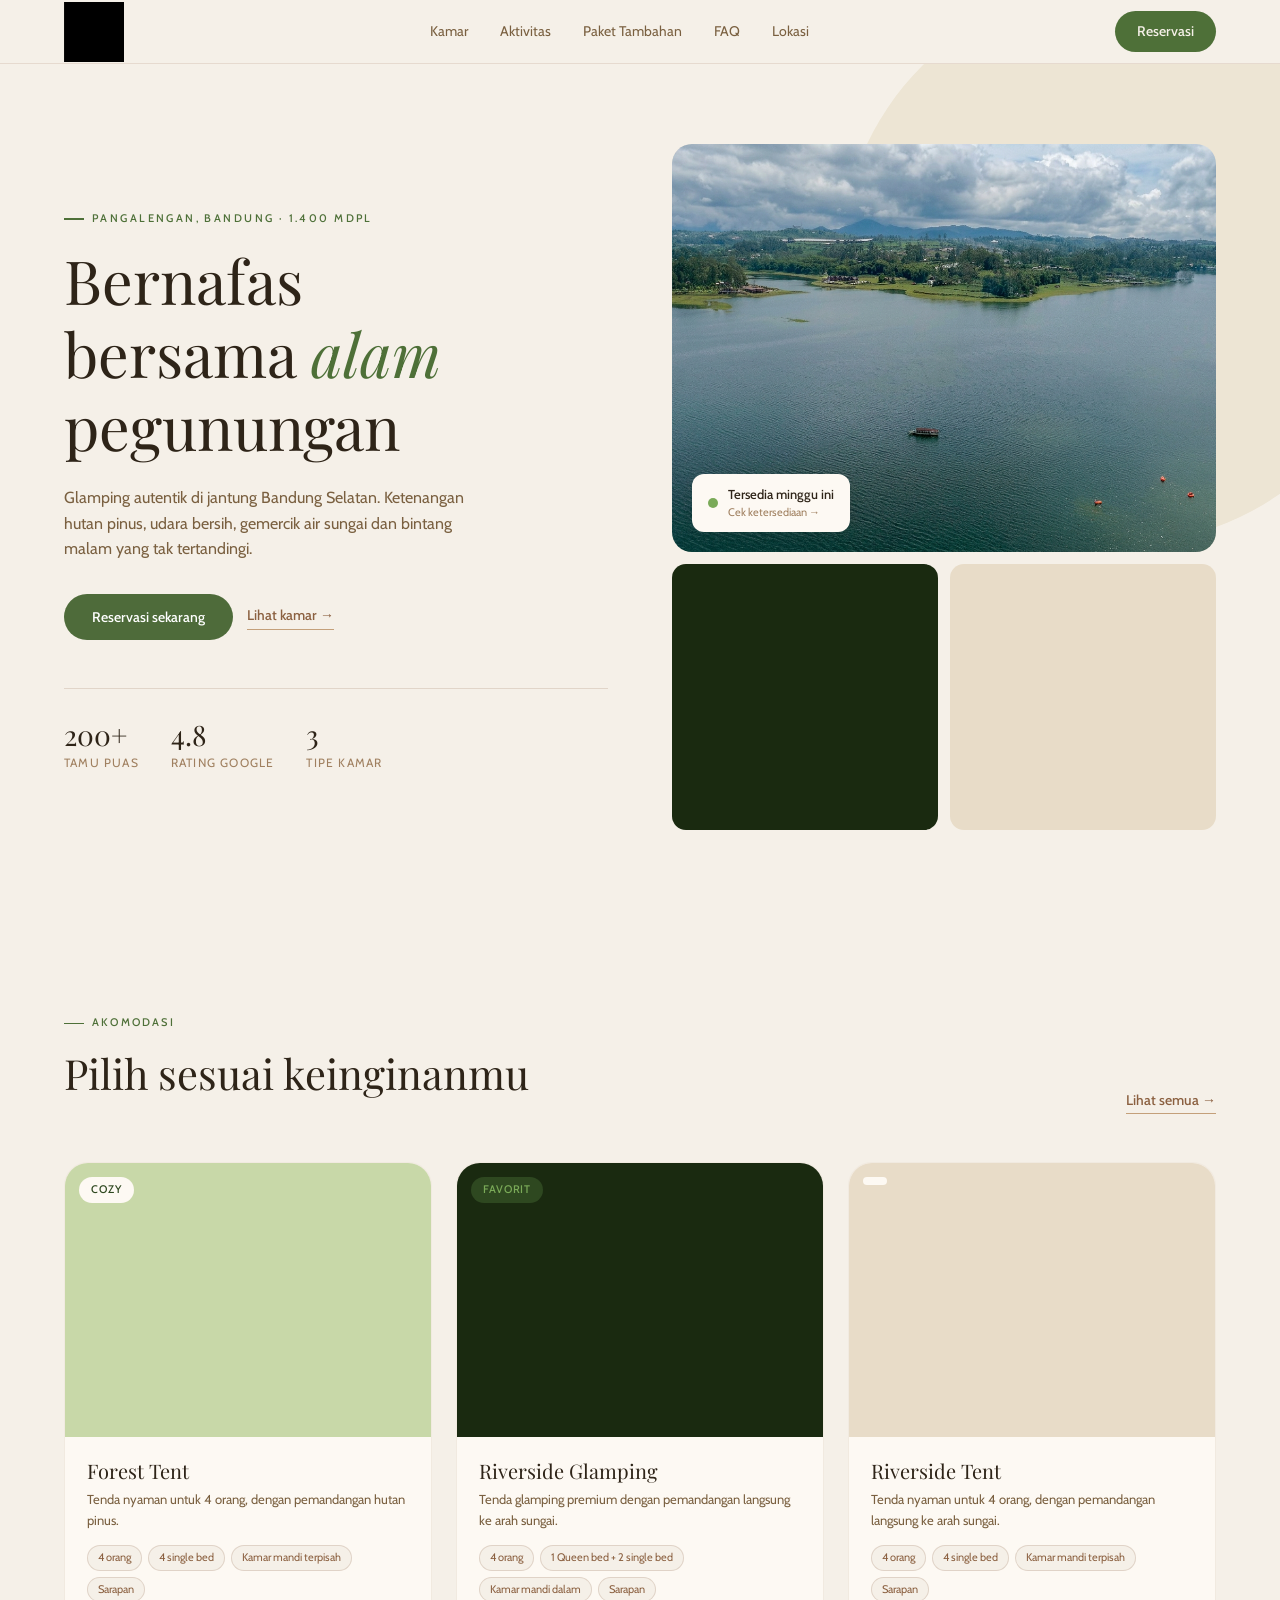
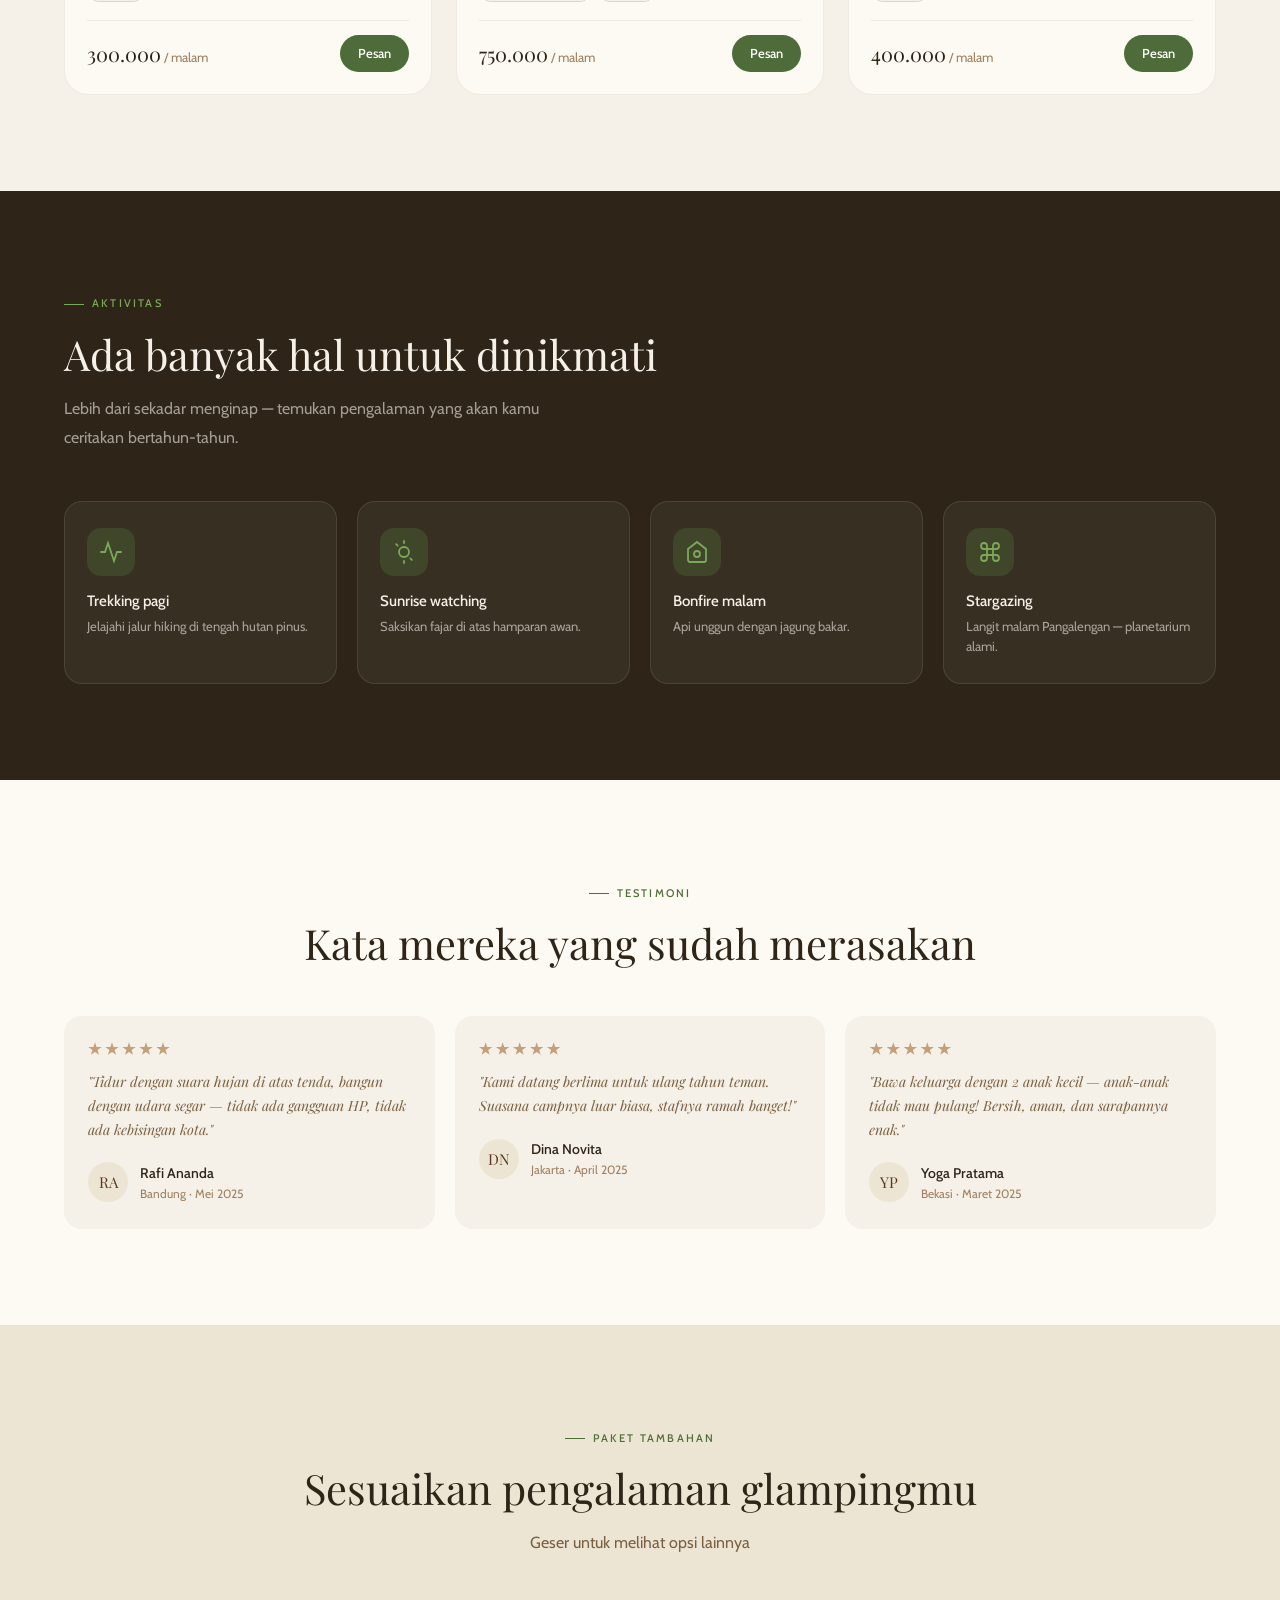
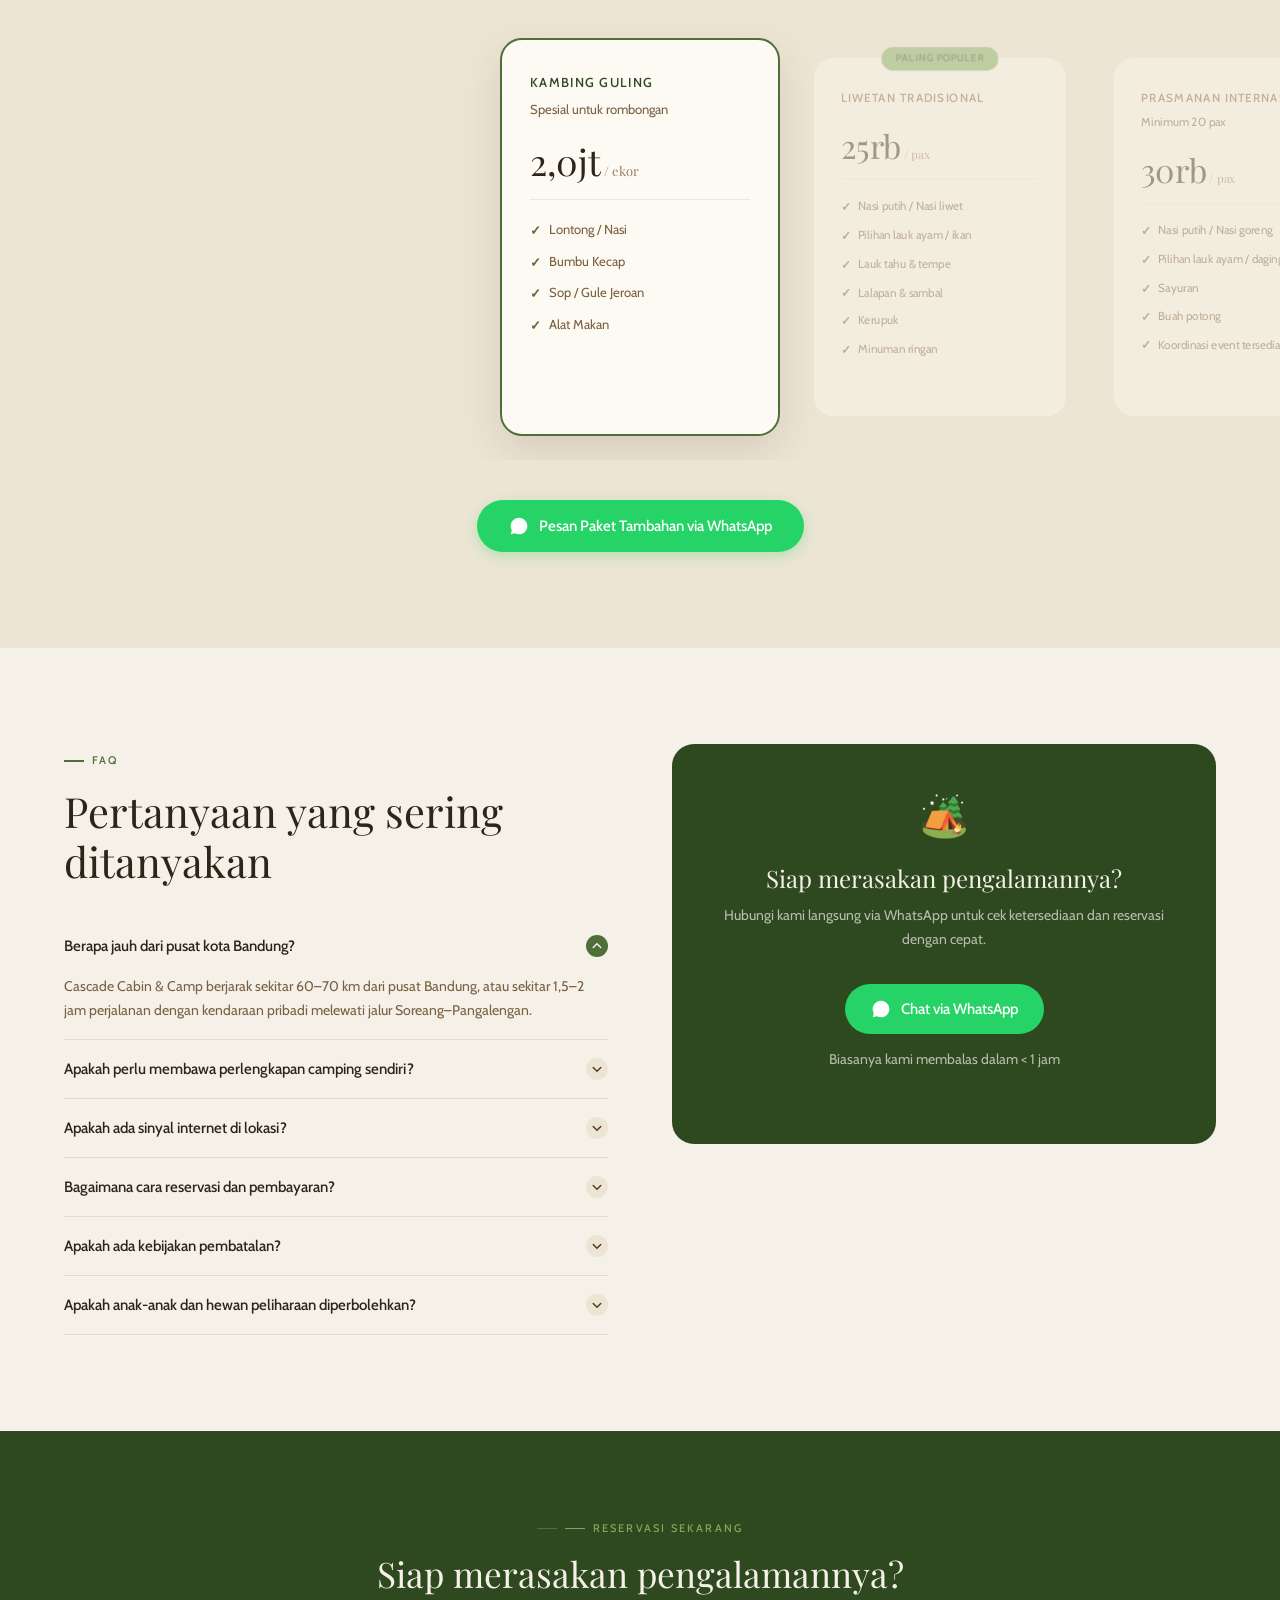
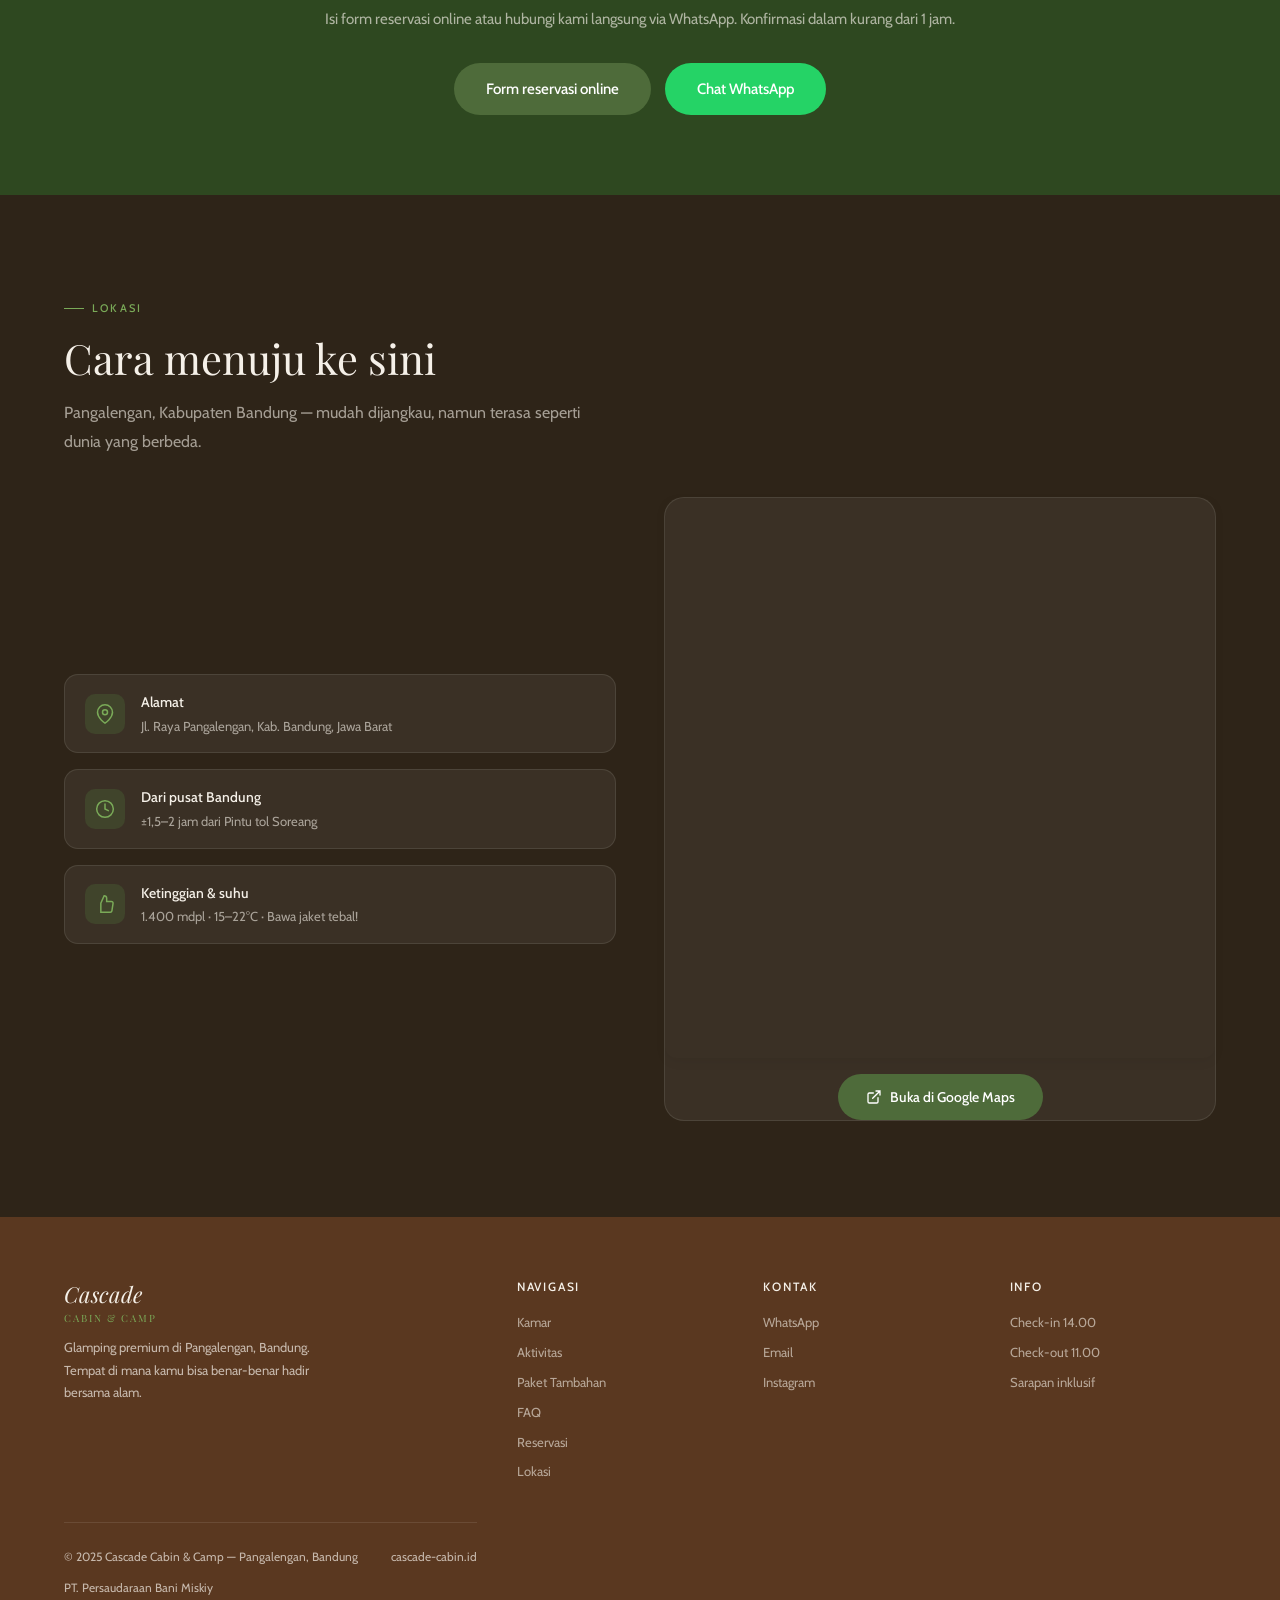
==== commit 5cc53282: "Add files via upload" ====
--- a/cascade-fixed/index.html
+++ b/cascade-fixed/index.html
@@ -166,7 +166,7 @@
   <ul class="nav-links">
     <li><a href="#kamar">Kamar</a></li>
     <li><a href="#aktivitas">Aktivitas</a></li>
-    <li><a href="#harga">Harga</a></li>
+    <li><a href="#paket">Paket Tambahan</a></li>
     <li><a href="#faq">FAQ</a></li>
     <li><a href="#lokasi">Lokasi</a></li>
   </ul>
@@ -178,7 +178,7 @@
 <div class="nav-mobile">
   <a href="#kamar">Kamar</a>
   <a href="#aktivitas">Aktivitas</a>
-  <a href="#harga">Harga</a>
+  <a href="#paket">Paket Tambahan</a>
   <a href="#faq">FAQ</a>
   <a href="#lokasi">Lokasi</a>
   <a href="booking.html" class="btn btn-primary" style="margin-top:8px;">Reservasi sekarang</a>
@@ -328,7 +328,7 @@
 </section>
 
 <!-- PRICING -->
-<section class="section pricing" id="harga" style="padding-left: 0; padding-right: 0; overflow: hidden;">
+<section class="section pricing" id="paket" style="padding-left: 0; padding-right: 0; overflow: hidden;">
   <div class="text-center" style="margin-bottom:0; padding: 0 5vw;">
     <div class="section-label" style="justify-content:center;">Paket Tambahan</div>
     <h2 class="section-title">Sesuaikan pengalaman glampingmu</h2>
@@ -515,8 +515,22 @@
       <div class="loc-fact"><div class="loc-fact-icon"><svg width="20" height="20" viewBox="0 0 24 24" fill="none" stroke="#7aaa58" stroke-width="1.8" stroke-linecap="round"><circle cx="12" cy="12" r="10"/><polyline points="12 6 12 12 16 14"/></svg></div><div><h5>Dari pusat Bandung</h5><p>±1,5–2 jam dari Pintu tol Soreang</p></div></div>
       <div class="loc-fact"><div class="loc-fact-icon"><svg width="20" height="20" viewBox="0 0 24 24" fill="none" stroke="#7aaa58" stroke-width="1.8" stroke-linecap="round"><path d="M14 9V5a3 3 0 00-3-3l-4 9v11h11.28a2 2 0 002-1.7l1.38-9a2 2 0 00-2-2.3H14z"/></svg></div><div><h5>Ketinggian &amp; suhu</h5><p>1.400 mdpl · 15–22°C · Bawa jaket tebal!</p></div></div>
     </div>
-    <div class="loc-map">
-      <a href="https://maps.app.goo.gl/S8Q5ZTw1eu5kKjFN6" target="_blank" class="btn btn-primary" style="margin:auto;">Buka di Google Maps</a>
+    
+    <div class="loc-map" style="display: flex; flex-direction: column; gap: 16px;">
+      <iframe 
+        src="https://www.google.com/maps/embed?pb=!1m18!1m12!1m3!1d3958.4578047284267!2d107.54869989999999!3d-7.188487899999999!2m3!1f0!2f0!3f0!3m2!1i1024!2i768!4f13.1!3m3!1m2!1s0x2e689109a68ba60b%3A0xe3c1389262b1e747!2sCascade%20Cabin%20%26%20Camp!5e0!3m2!1sen!2sid!4v1778409697803!5m2!1sen!2sid"
+		width="100%" 
+        height="560" 
+        style="border:0; border-radius: 12px; box-shadow: 0 4px 12px rgba(0,0,0,0.05);" 
+        allowfullscreen="" 
+        loading="lazy" 
+        referrerpolicy="no-referrer-when-downgrade">
+      </iframe>
+      
+      <a href="https://maps.app.goo.gl/S8Q5ZTw1eu5kKjFN6" target="_blank" class="btn btn-primary" style="margin:auto; display:inline-flex; align-items:center; gap:8px;">
+        <svg width="16" height="16" viewBox="0 0 24 24" fill="none" stroke="currentColor" stroke-width="2" stroke-linecap="round"><path d="M18 13v6a2 2 0 01-2 2H5a2 2 0 01-2-2V8a2 2 0 012-2h6M15 3h6v6M10 14L21 3"/></svg>
+        Buka di Google Maps
+      </a>
     </div>
   </div>
 </section>
@@ -528,7 +542,7 @@
       <div class="footer-brand-name">Cascade <span>Cabin &amp; Camp</span></div>
       <p>Glamping premium di Pangalengan, Bandung. Tempat di mana kamu bisa benar-benar hadir bersama alam.</p>
     </div>
-    <div class="footer-col"><h5>Navigasi</h5><ul><li><a href="#kamar">Kamar</a></li><li><a href="#aktivitas">Aktivitas</a></li><li><a href="#harga">Harga</a></li><li><a href="#faq">FAQ</a></li><li><a href="booking.html">Reservasi</a></li><li><a href="#lokasi">Lokasi</a></li></ul></div>
+    <div class="footer-col"><h5>Navigasi</h5><ul><li><a href="#kamar">Kamar</a></li><li><a href="#aktivitas">Aktivitas</a></li><li><a href="#paket">Paket Tambahan</a></li><li><a href="#faq">FAQ</a></li><li><a href="booking.html">Reservasi</a></li><li><a href="#lokasi">Lokasi</a></li></ul></div>
     <div class="footer-col">
 		<h5>Kontak</h5>
 		<ul>
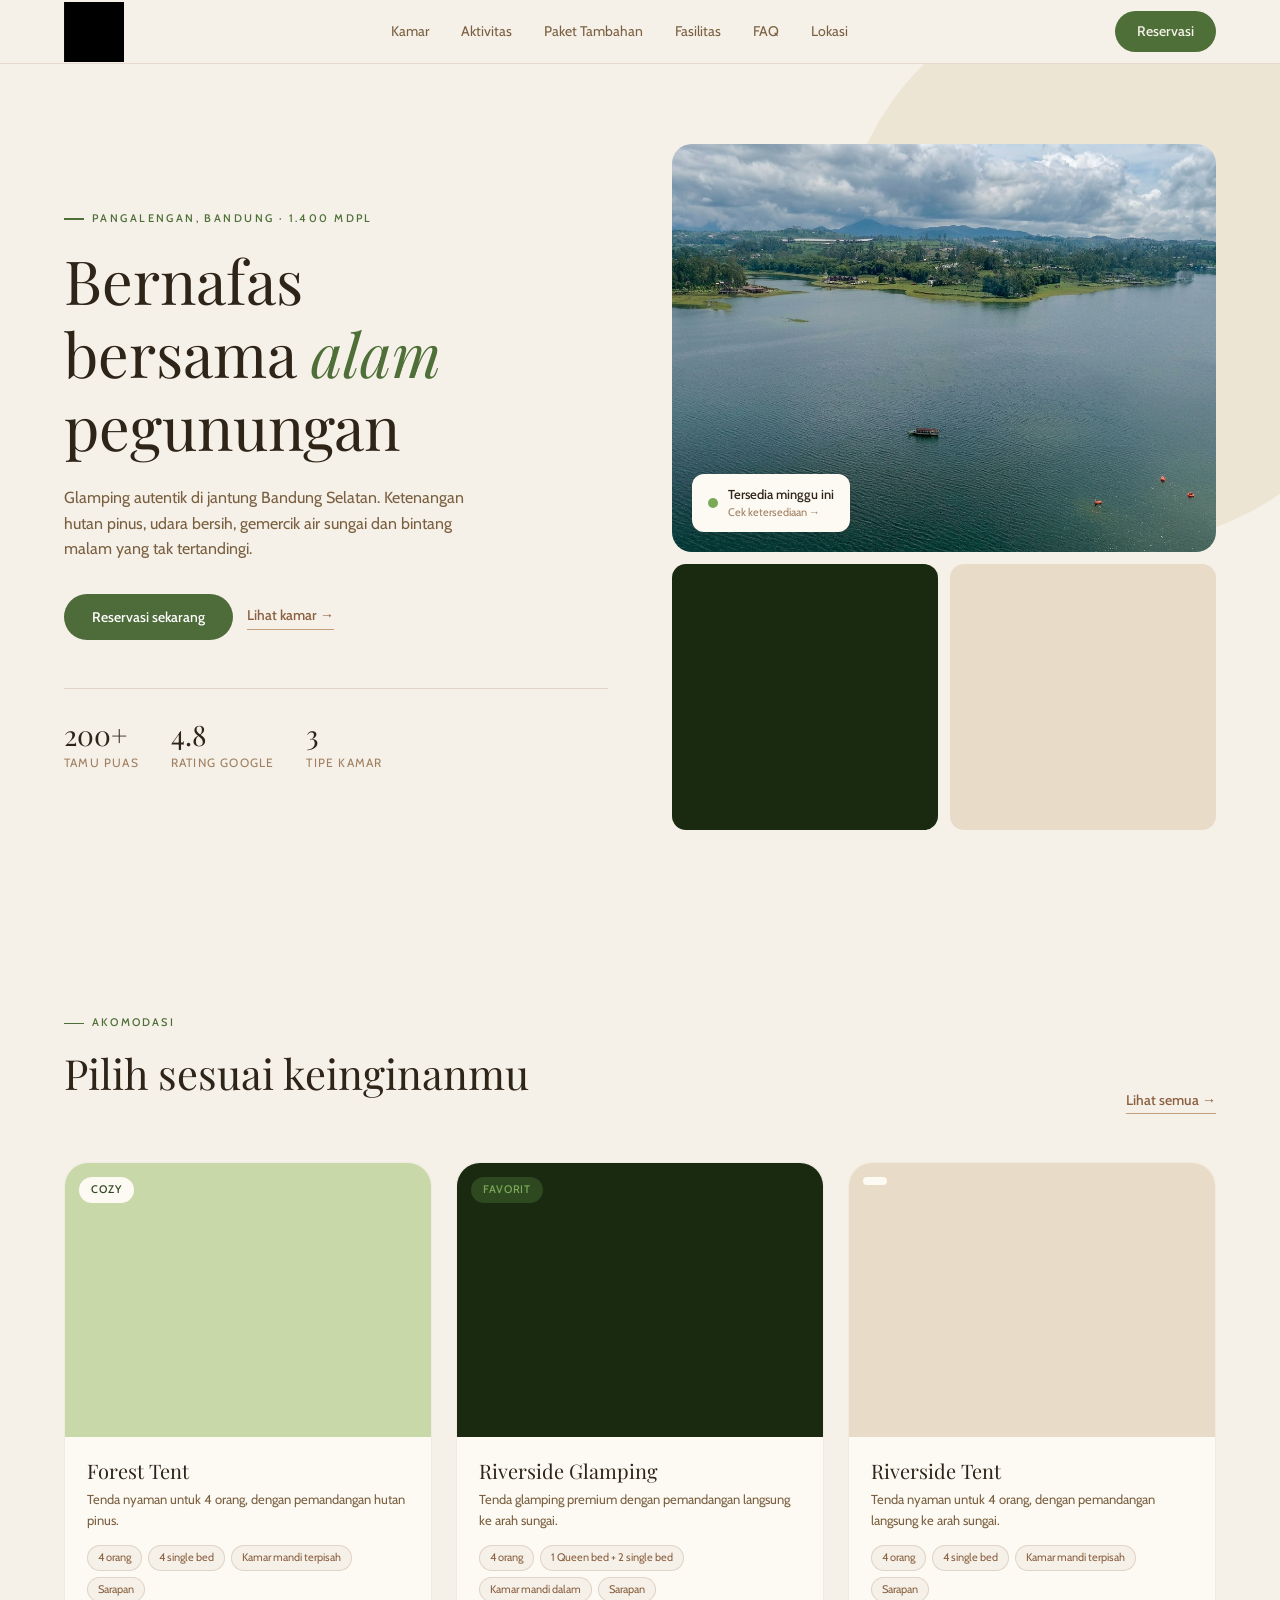
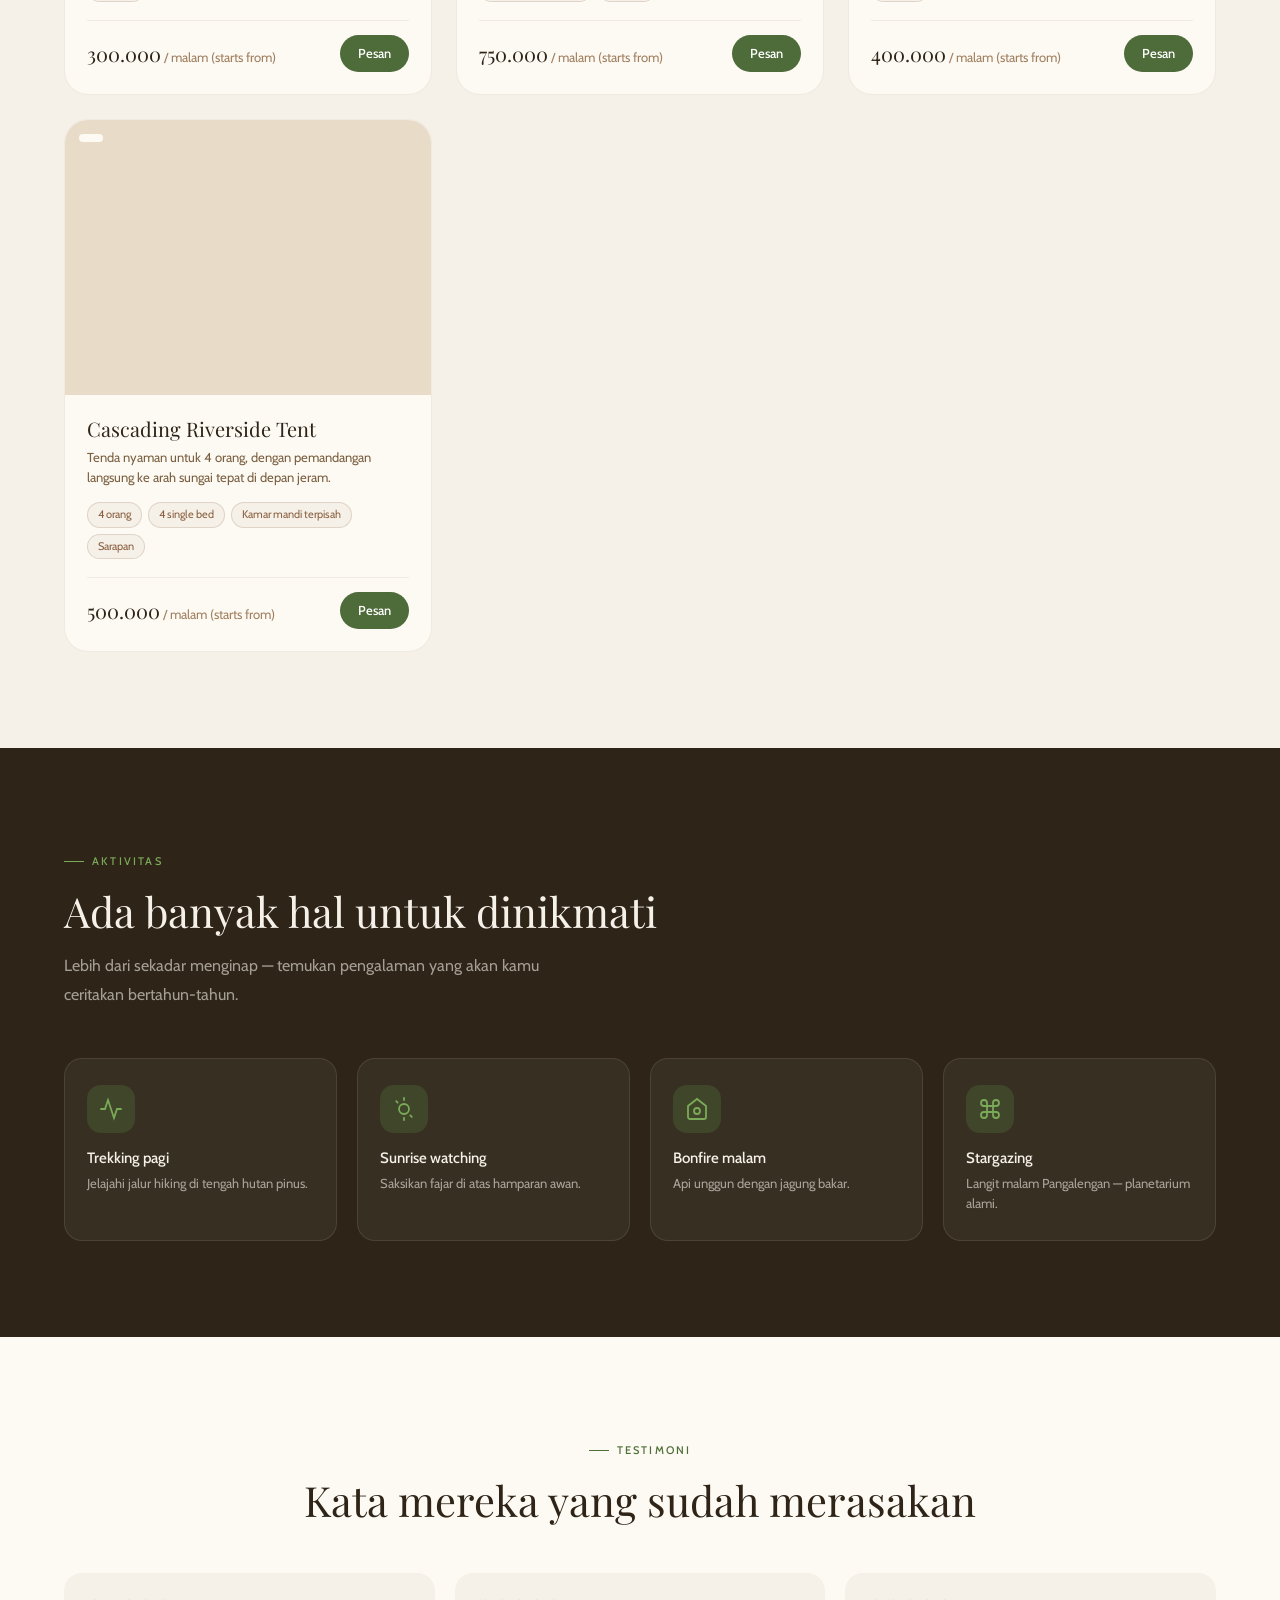
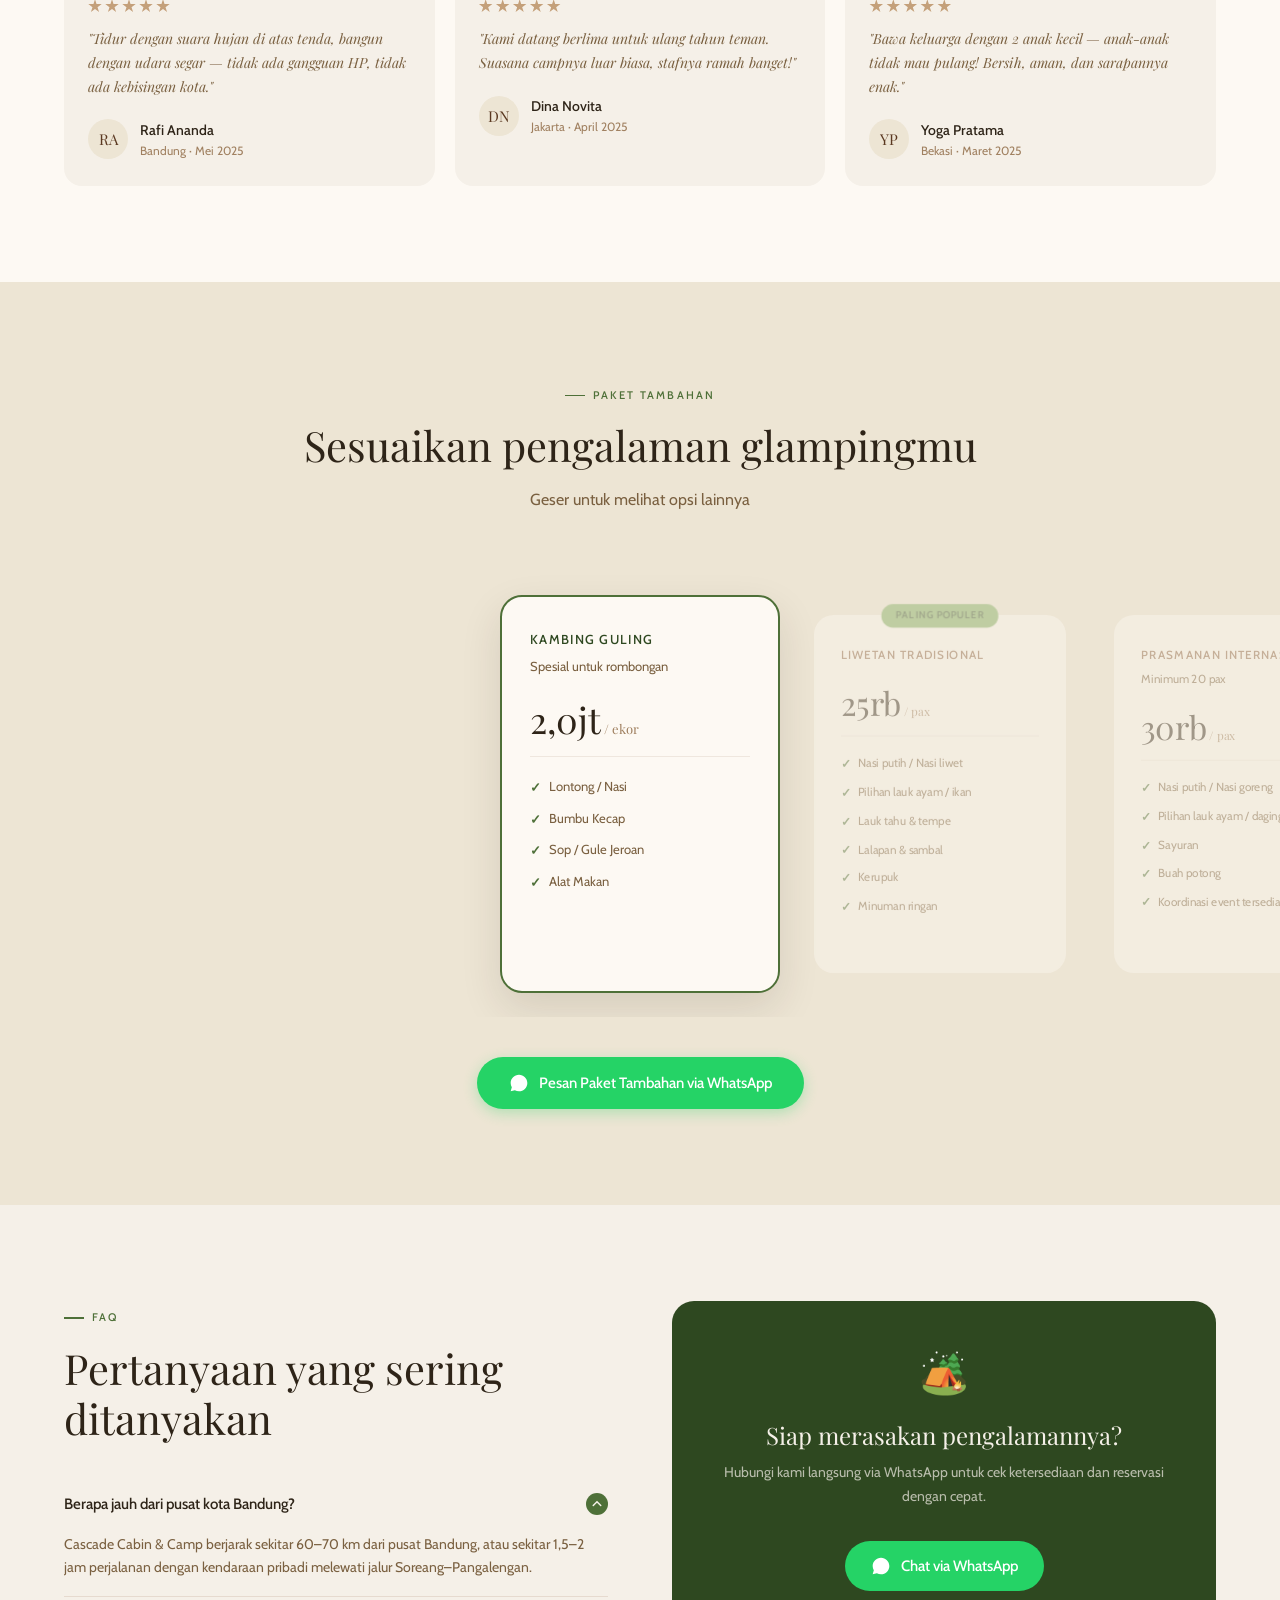
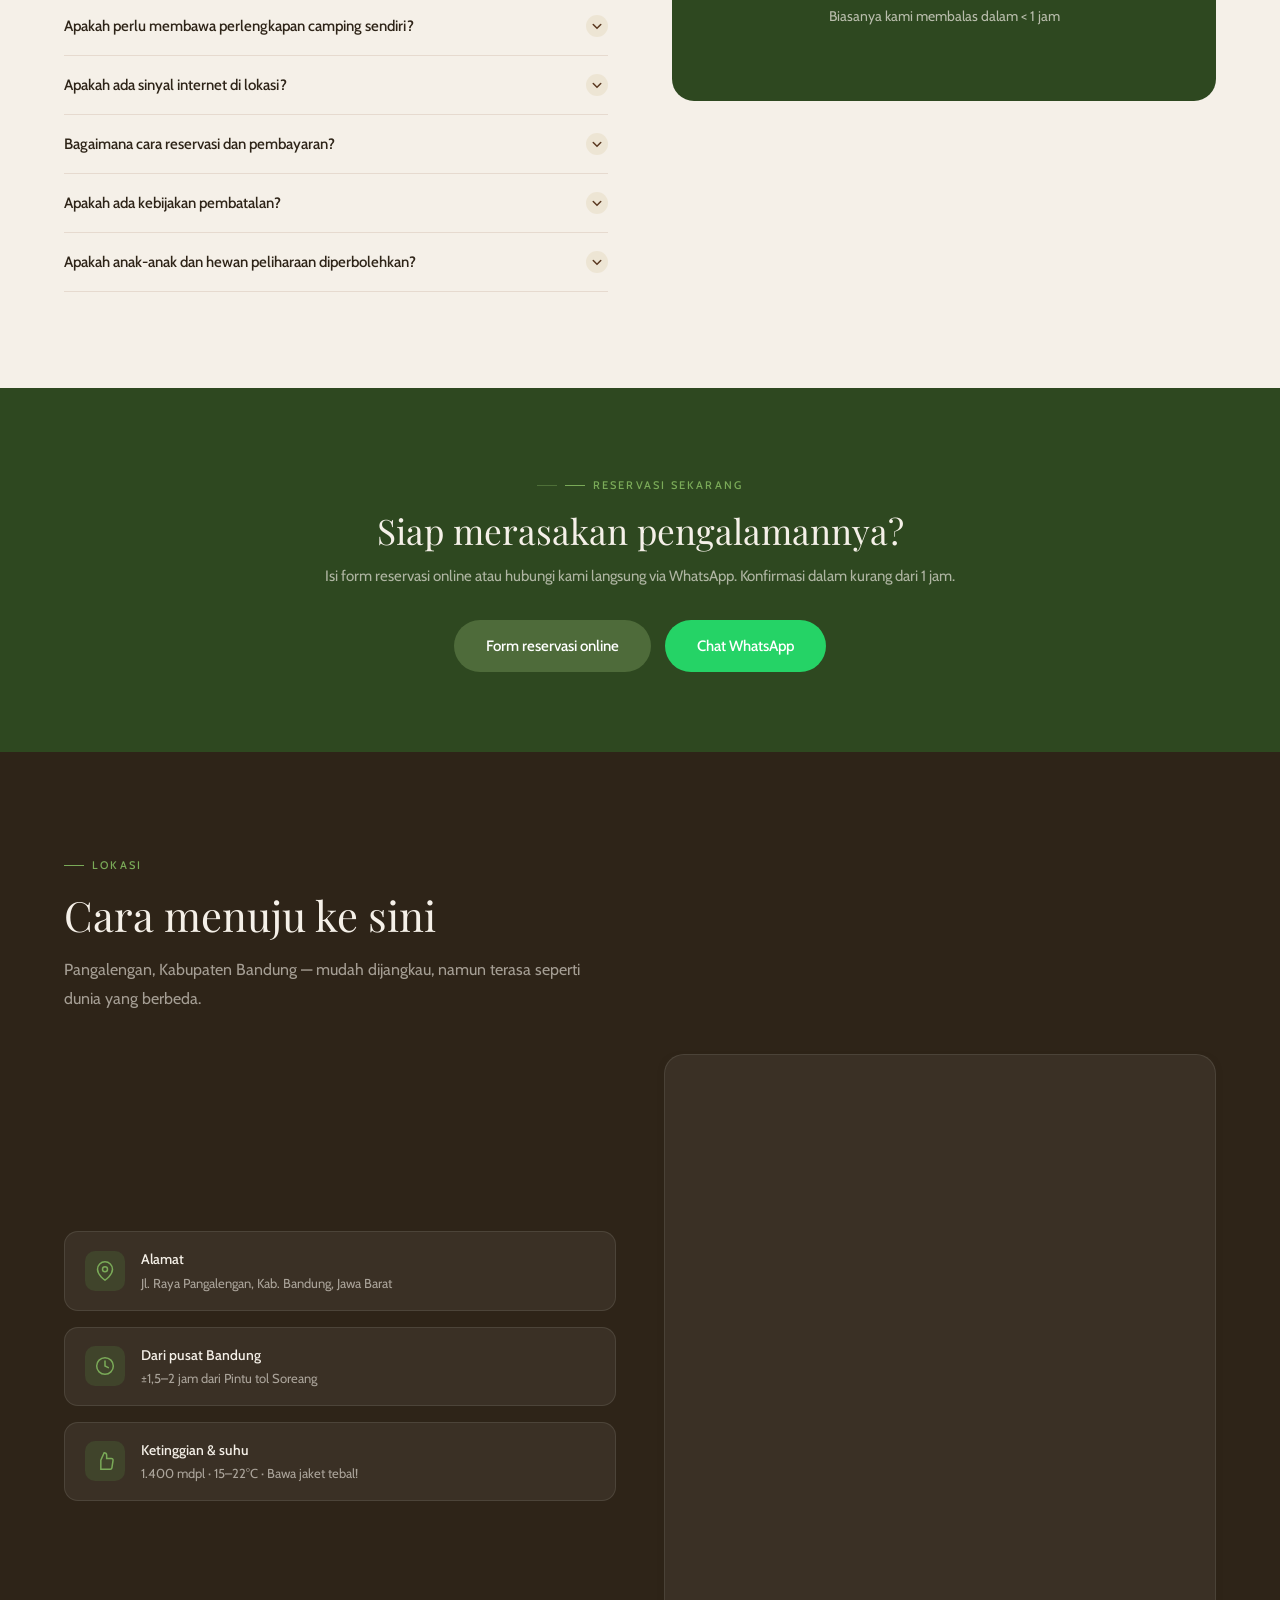
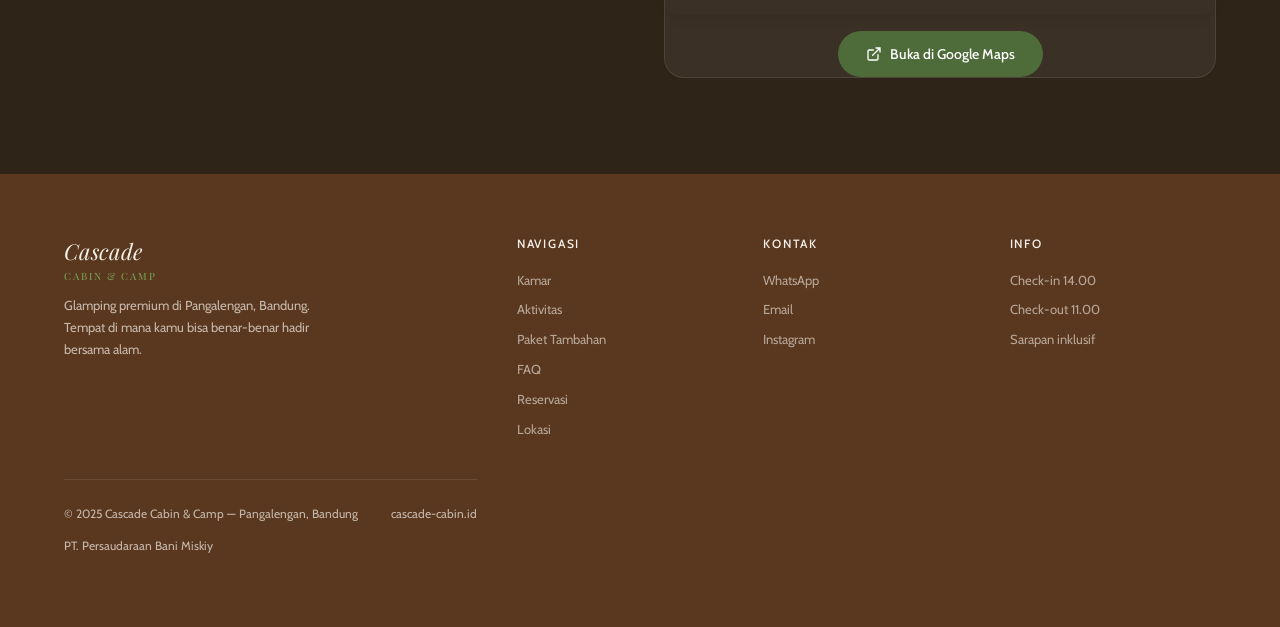
==== commit b7687d23: "Add files via upload" ====
--- a/cascade-fixed/index.html
+++ b/cascade-fixed/index.html
@@ -167,6 +167,7 @@
     <li><a href="#kamar">Kamar</a></li>
     <li><a href="#aktivitas">Aktivitas</a></li>
     <li><a href="#paket">Paket Tambahan</a></li>
+	<li><a href="fasilitas">Fasilitas</a></li>
     <li><a href="#faq">FAQ</a></li>
     <li><a href="#lokasi">Lokasi</a></li>
   </ul>
@@ -179,6 +180,7 @@
   <a href="#kamar">Kamar</a>
   <a href="#aktivitas">Aktivitas</a>
   <a href="#paket">Paket Tambahan</a>
+  <a href="#fasilits">Fasilitas</a>
   <a href="#faq">FAQ</a>
   <a href="#lokasi">Lokasi</a>
   <a href="booking.html" class="btn btn-primary" style="margin-top:8px;">Reservasi sekarang</a>
@@ -239,7 +241,7 @@
           <span class="amenity">Kamar mandi terpisah</span><span class="amenity">Sarapan</span>
         </div>
         <div class="room-footer">
-          <div class="room-price"><strong>300.000</strong> / malam</div>
+          <div class="room-price"><strong>300.000</strong> / malam (starts from)</div>
           <a href="booking.html" class="btn btn-primary" style="padding:8px 18px;font-size:13px;">Pesan</a>
         </div>
       </div>
@@ -254,7 +256,7 @@
           <span class="amenity">Kamar mandi dalam</span><span class="amenity">Sarapan</span>
         </div>
         <div class="room-footer">
-          <div class="room-price"><strong>750.000</strong> / malam</div>
+          <div class="room-price"><strong>750.000</strong> / malam (starts from)</div>
           <a href="booking.html" class="btn btn-primary" style="padding:8px 18px;font-size:13px;">Pesan</a>
         </div>
       </div>
@@ -269,7 +271,22 @@
           <span class="amenity">Kamar mandi terpisah</span><span class="amenity">Sarapan</span>
         </div>
         <div class="room-footer">
-          <div class="room-price"><strong>400.000</strong> / malam</div>
+          <div class="room-price"><strong>400.000</strong> / malam (starts from)</div>
+          <a href="booking.html" class="btn btn-primary" style="padding:8px 18px;font-size:13px;">Pesan</a>
+        </div>
+      </div>
+    </div>
+	<div class="card" data-fade>
+      <div class="room-img" style="background:#e8dcc8;"><div class="room-tag"></div></div>
+      <div class="room-body">
+        <h3>Cascading Riverside Tent</h3>
+        <p>Tenda nyaman untuk 4 orang, dengan pemandangan langsung ke arah sungai tepat di depan jeram.</p>
+        <div class="room-amenities">
+          <span class="amenity">4 orang</span><span class="amenity">4 single bed</span>
+          <span class="amenity">Kamar mandi terpisah</span><span class="amenity">Sarapan</span>
+        </div>
+        <div class="room-footer">
+          <div class="room-price"><strong>500.000</strong> / malam (starts from)</div>
           <a href="booking.html" class="btn btn-primary" style="padding:8px 18px;font-size:13px;">Pesan</a>
         </div>
       </div>
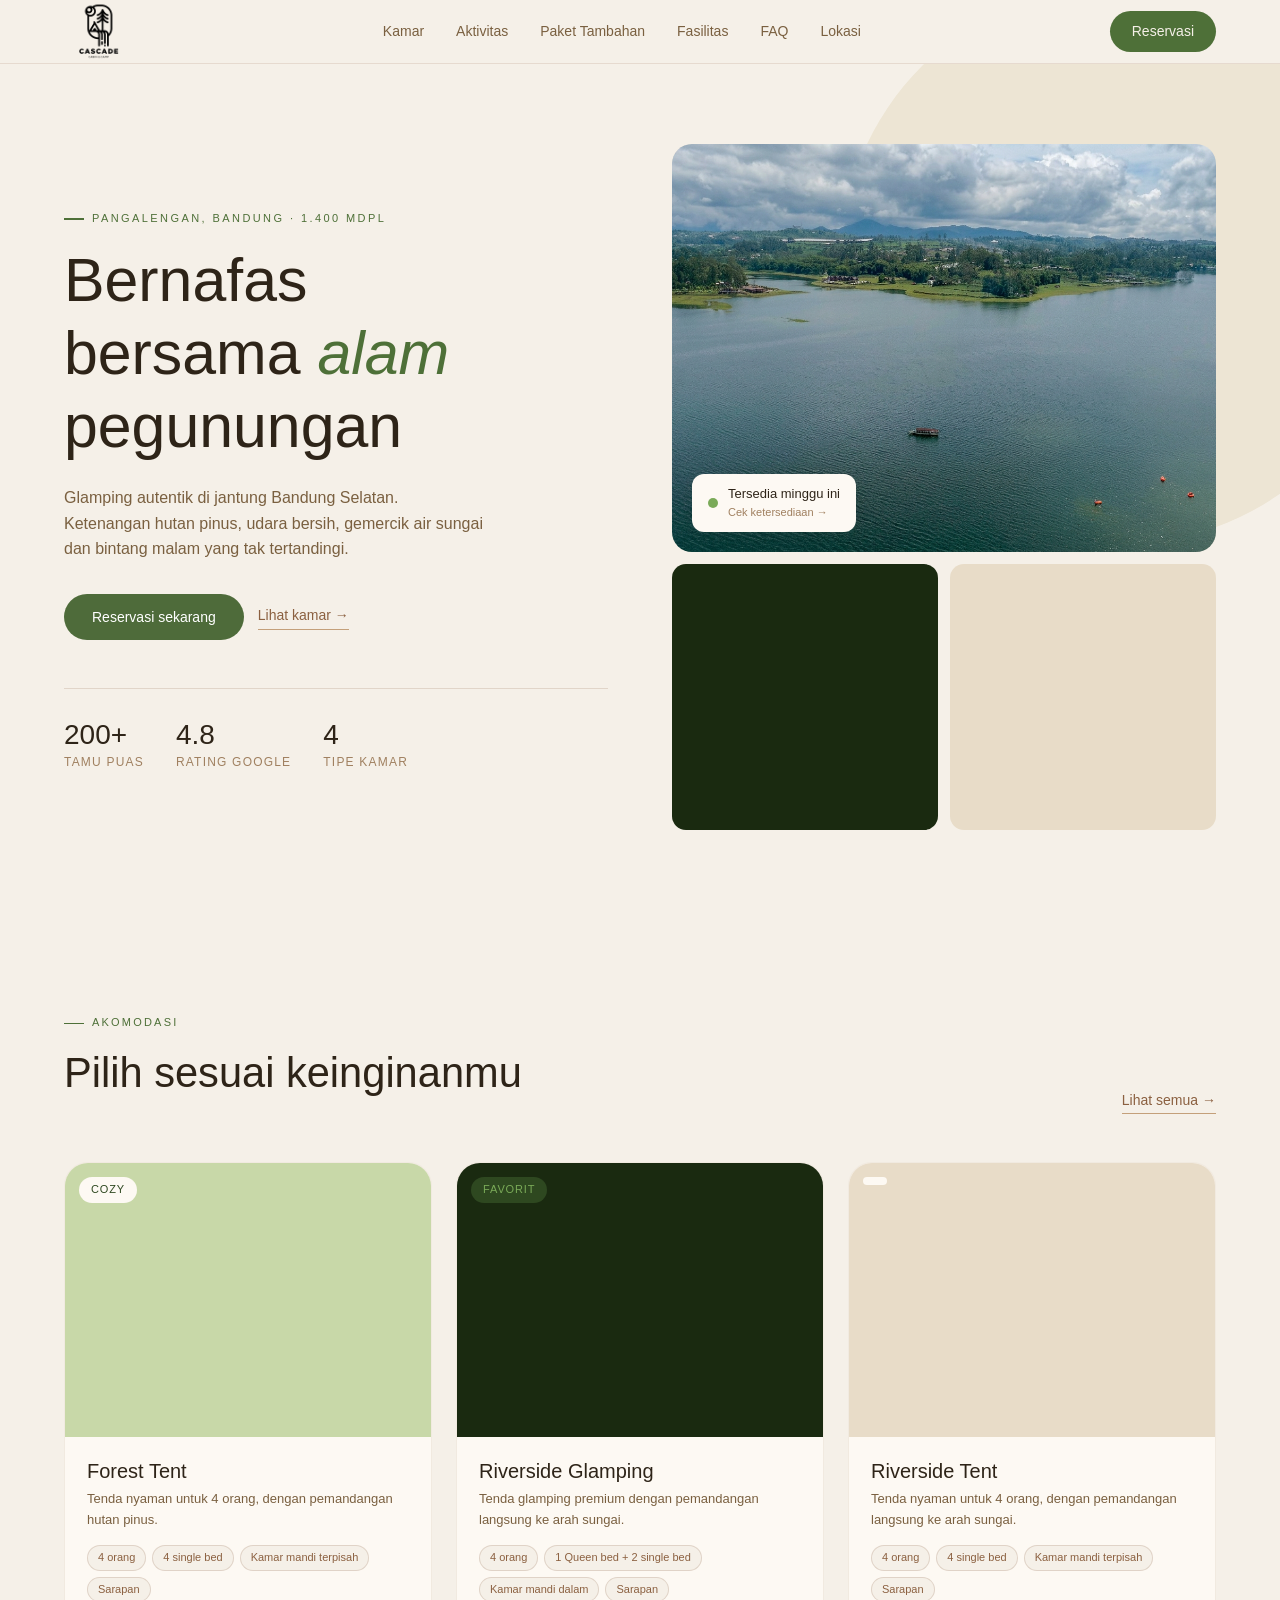
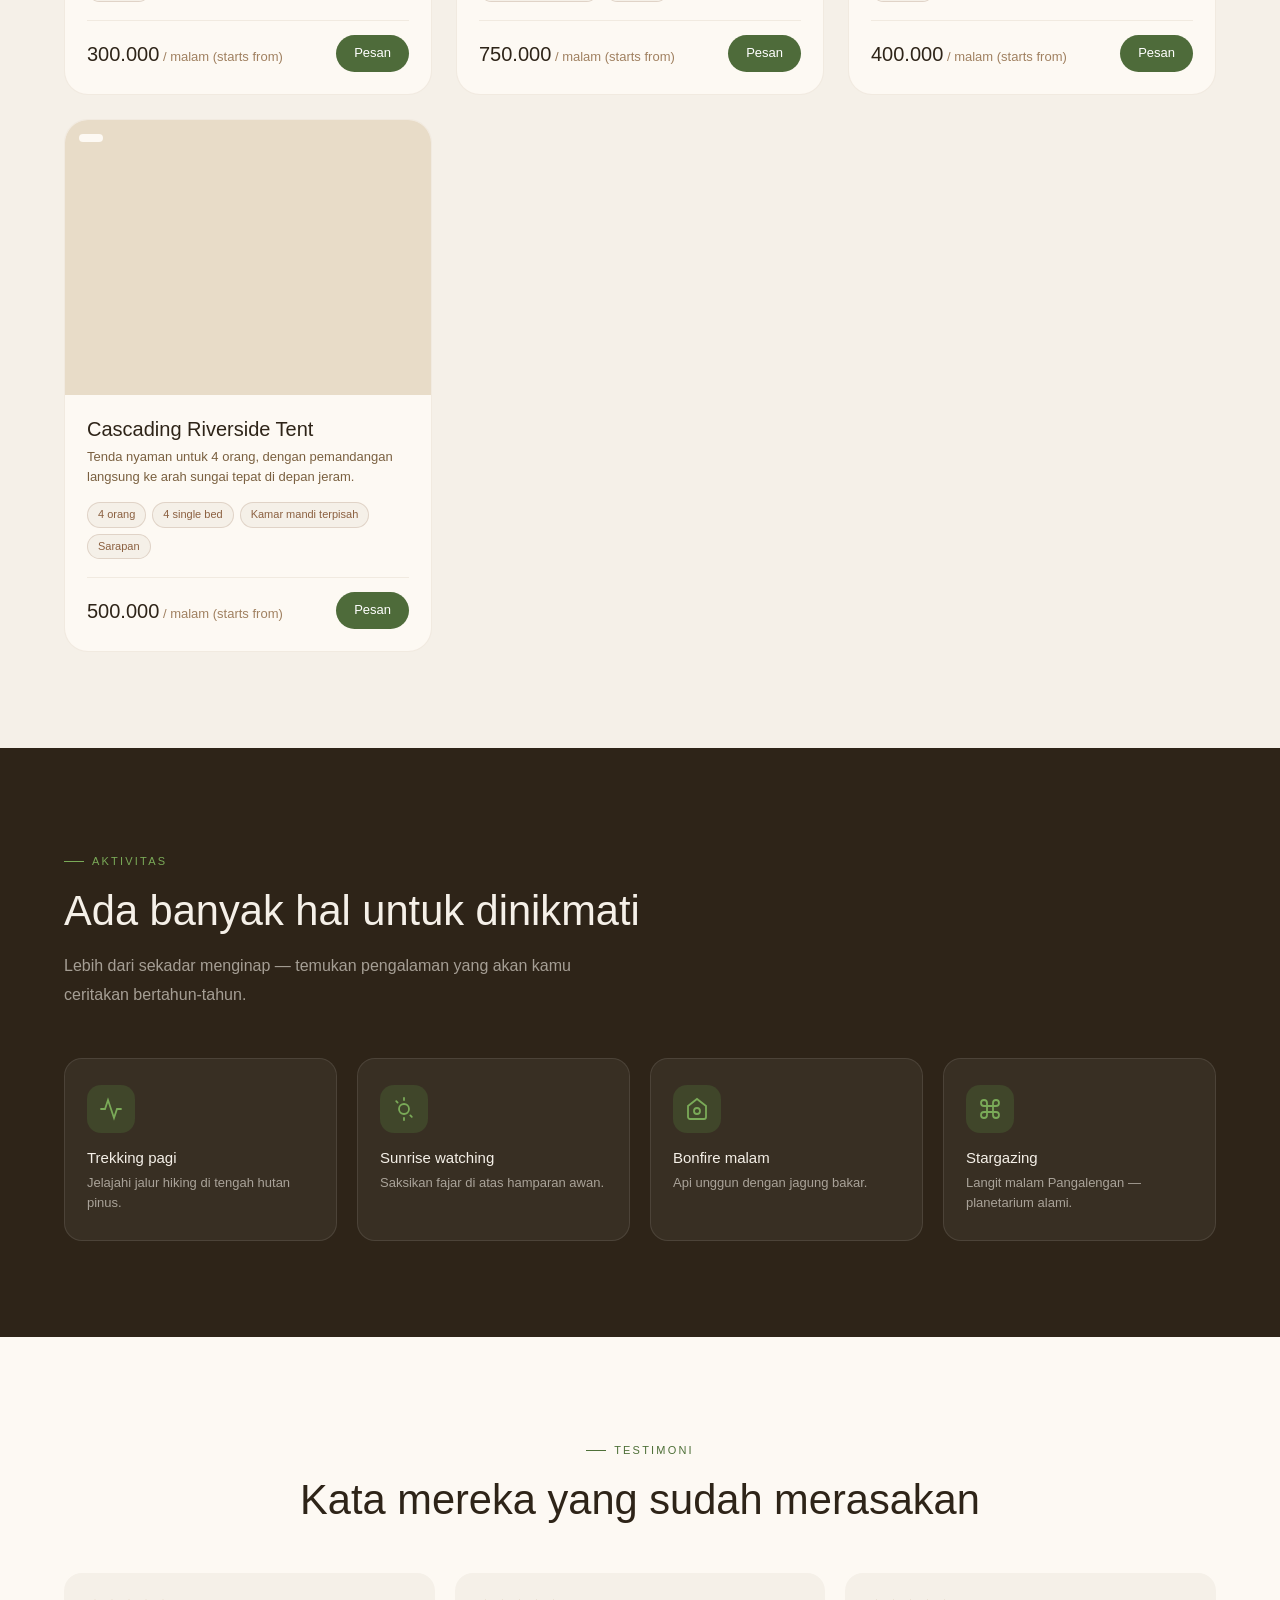
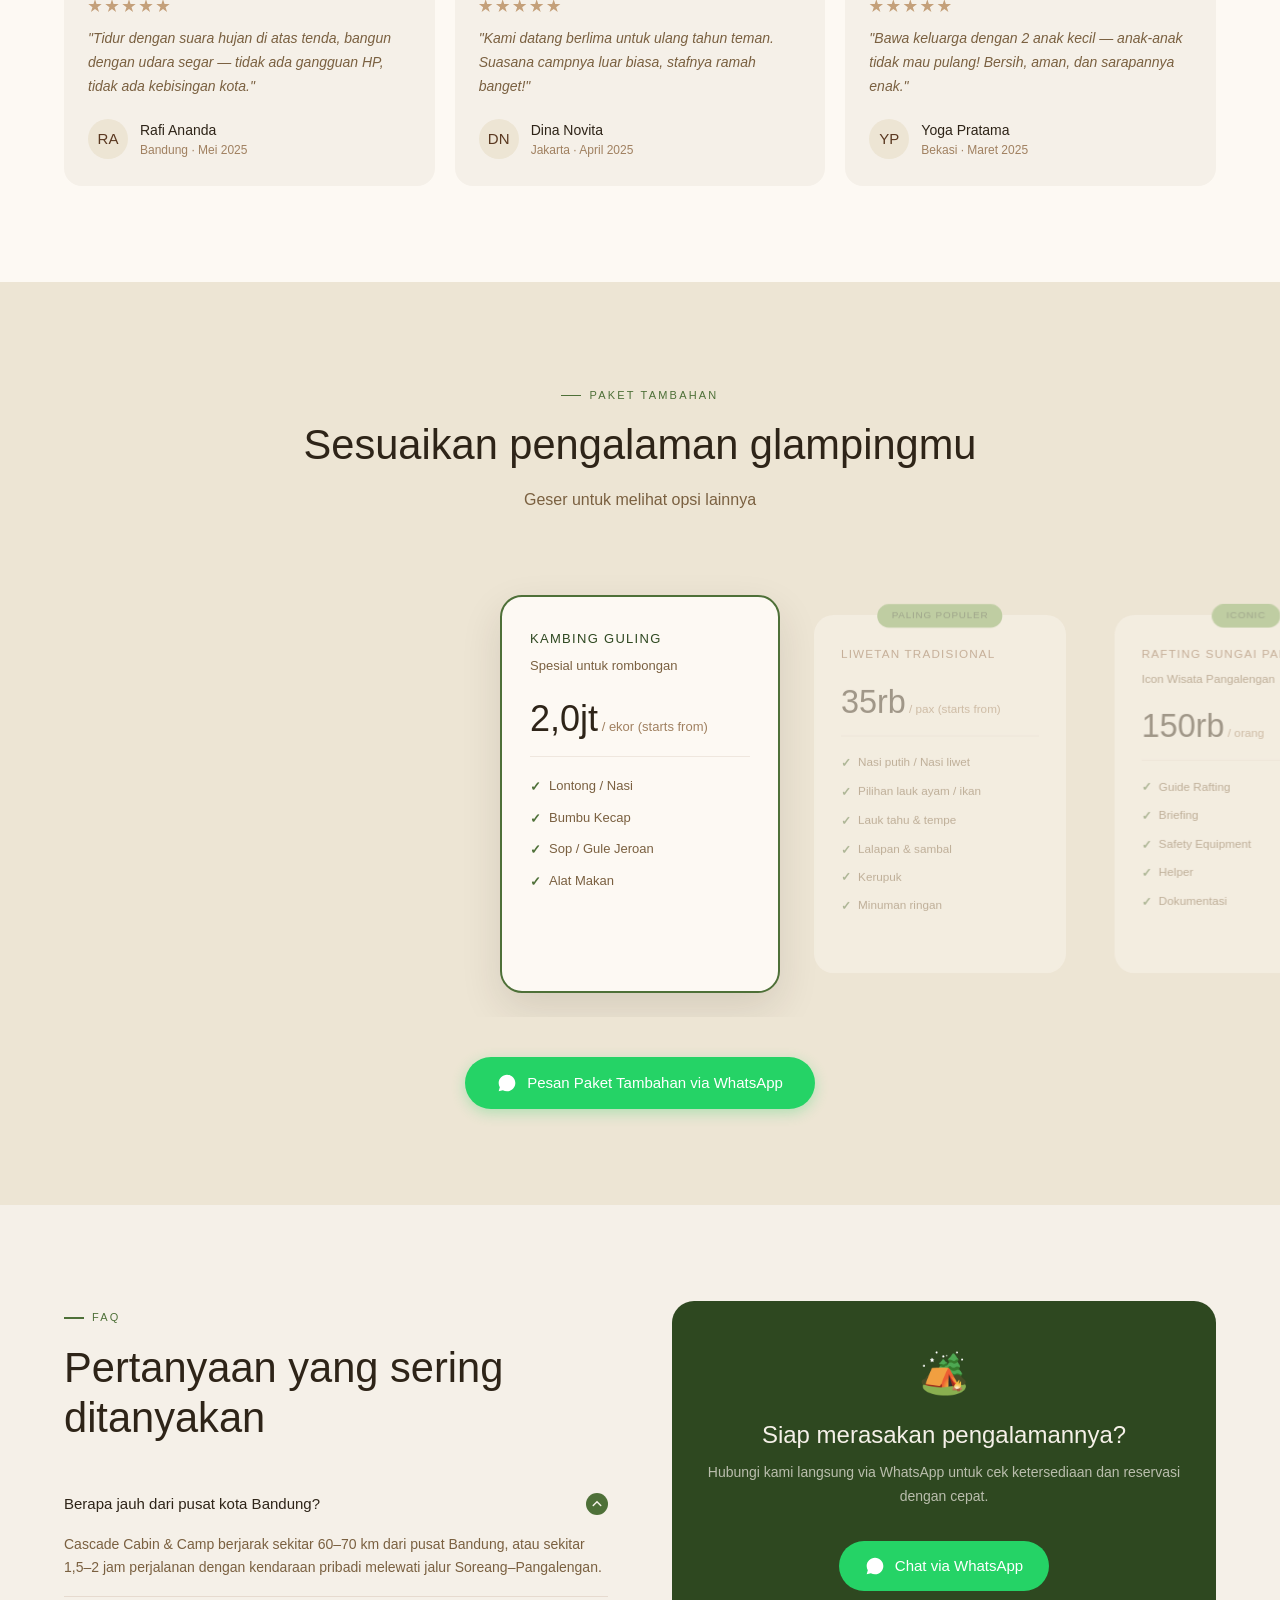
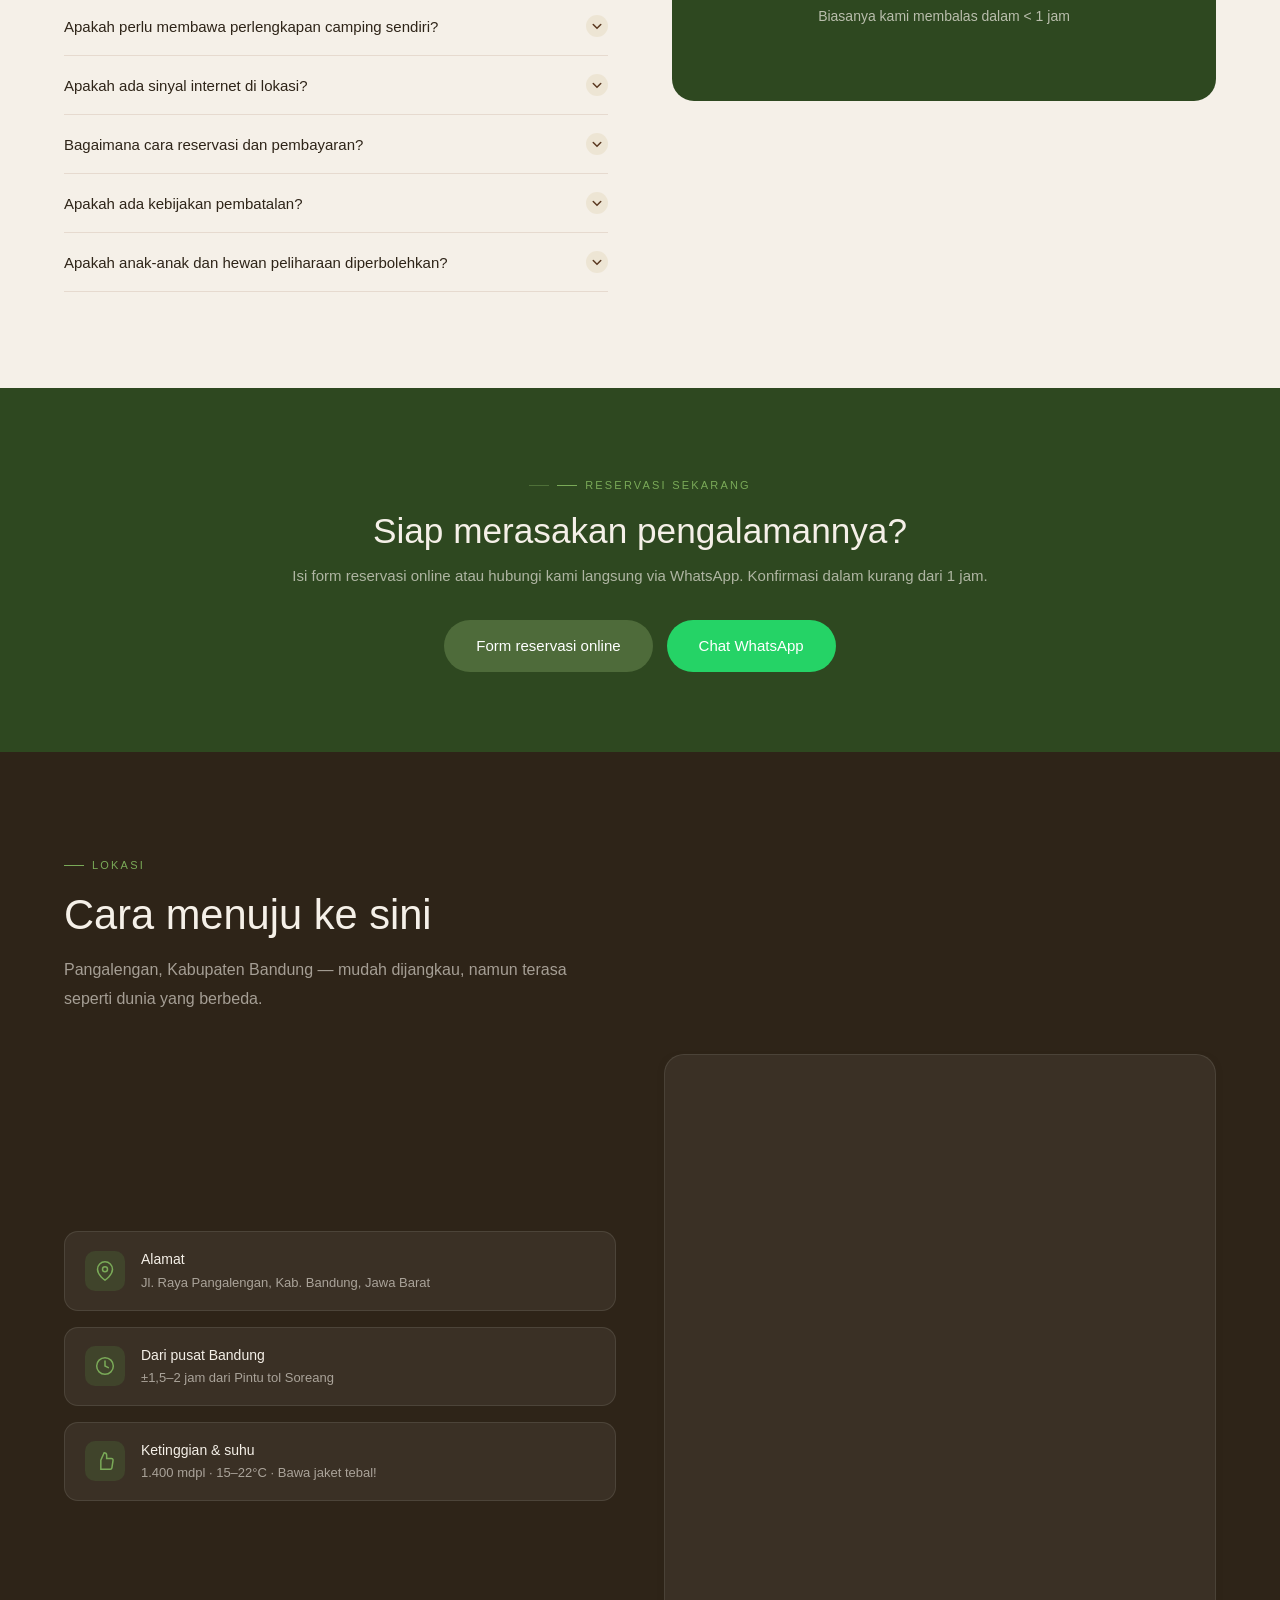
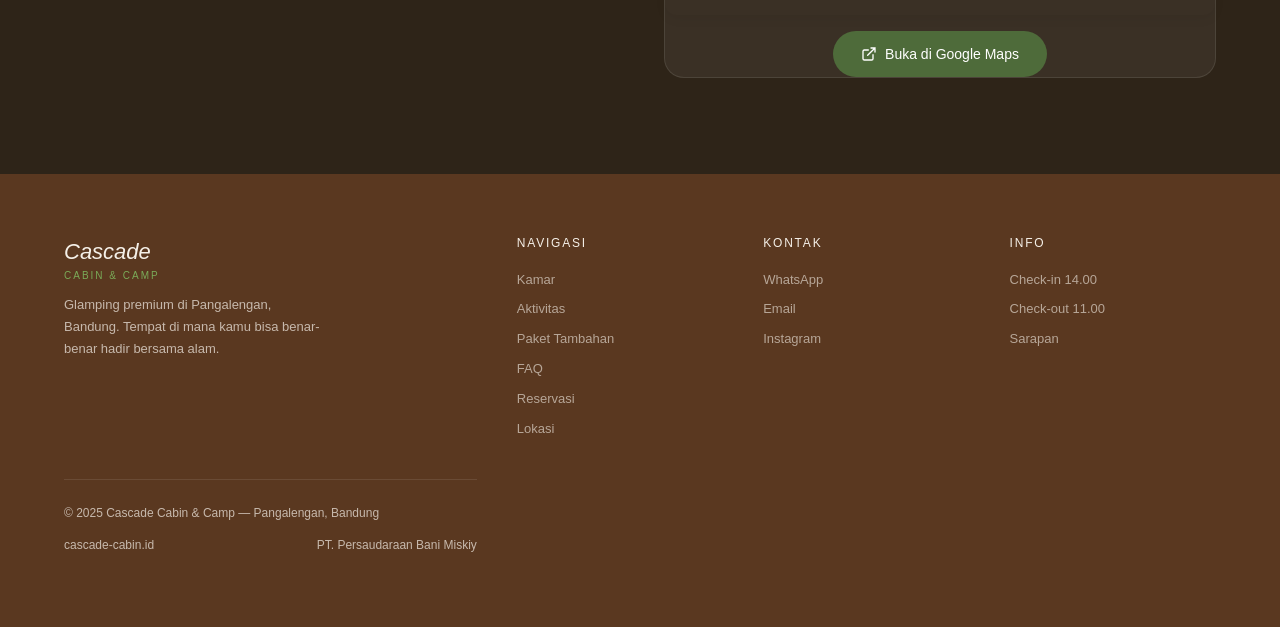
==== commit 37214b6f: "Add files via upload" ====
--- a/cascade-fixed/index.html
+++ b/cascade-fixed/index.html
@@ -11,8 +11,6 @@
 <meta property="og:description" content="Glamping premium di Pangalengan, Bandung. Nikmati alam pegunungan dengan fasilitas lengkap.">
 <meta property="og:image" content="https://cascade-cabin.id/assets/images/image1.png"> <!-- Ganti dengan URL absolut gambar andalan Anda -->
 <title>Cascade Cabin &amp; Camp — Glamping Pangalengan</title>
-<link rel="preconnect" href="https://fonts.googleapis.com">
-<link href="https://fonts.googleapis.com/css2?family=Playfair+Display:ital,wght@0,400;0,500;1,400;1,500&family=Cabin:wght@300;400;500&display=swap" rel="stylesheet">
 <link rel="stylesheet" href="assets/css/style.css">
 <style>
 /* Page-specific styles only — shared styles are in assets/css/style.css */
@@ -162,7 +160,9 @@
 
 <!-- NAV -->
 <nav class="nav">
-  <a href="index.html" class="nav-logo"><img src="assets/images/logo.svg" alt="Cascade Cabin & Camp"></a>
+	<a href="index.html" class="logo">
+  <img src="assets/img/logoHitam.png" alt="Cascade Cabin & Camp" style="height: 70px; width: auto; object-fit: fill;">
+  </a>
   <ul class="nav-links">
     <li><a href="#kamar">Kamar</a></li>
     <li><a href="#aktivitas">Aktivitas</a></li>
@@ -199,7 +199,7 @@
     <div class="hero-stats">
       <div><div class="stat-num">200+</div><div class="stat-label">Tamu puas</div></div>
       <div><div class="stat-num">4.8</div><div class="stat-label">Rating Google</div></div>
-      <div><div class="stat-num">3</div><div class="stat-label">Tipe kamar</div></div>
+      <div><div class="stat-num">4</div><div class="stat-label">Tipe kamar</div></div>
     </div>
   </div>
   <div class="hero-visual">
@@ -357,7 +357,7 @@
       <div class="price-card" data-pkg="Kambing Guling">
       <div class="price-name">Kambing Guling</div>
       <div class="price-desc">Spesial untuk rombongan</div>
-      <div class="price-num">2,0jt<span class="price-per"> / ekor</span></div>
+      <div class="price-num">2,0jt<span class="price-per"> / ekor (starts from)</span></div>
       <div class="price-divider"></div>
       <ul class="price-list">
         <li>Lontong / Nasi</li>
@@ -371,7 +371,7 @@
       <div class="price-pop-label">Paling populer</div>
       <div class="price-name">Liwetan Tradisional</div>
       <div class="price-desc"></div>
-      <div class="price-num">25rb<span class="price-per"> / pax</span></div>
+      <div class="price-num">35rb<span class="price-per"> / pax (starts from)</span></div>
       <div class="price-divider"></div>
       <ul class="price-list">
         <li>Nasi putih / Nasi liwet</li>
@@ -382,11 +382,26 @@
 		<li>Minuman ringan</li>
       </ul>
      </div>
+		
+	<div class="price-card" data-pkg="Rafting Sungai">
+	  <div class="price-pop-label">Iconic</div>
+      <div class="price-name">Rafting Sungai Palayangan</div>
+      <div class="price-desc">Icon Wisata Pangalengan</div>
+      <div class="price-num">150rb<span class="price-per"> / orang</span></div>
+      <div class="price-divider"></div>
+      <ul class="price-list">
+        <li>Guide Rafting</li>
+        <li>Briefing</li>
+        <li>Safety Equipment</li>
+		<li>Helper</li>
+		<li>Dokumentasi</li>
+      </ul>
+    </div>
 
     <div class="price-card" data-pkg="Prasmanan">
       <div class="price-name">Prasmanan Internasional</div>
       <div class="price-desc">Minimum 20 pax</div>
-      <div class="price-num">30rb<span class="price-per"> / pax</span></div>
+      <div class="price-num">30rb<span class="price-per"> / pax (starts from)</span></div>
       <div class="price-divider"></div>
       <ul class="price-list">
         <li>Nasi putih / Nasi goreng</li>
@@ -409,19 +424,7 @@
       </ul>
     </div>
 	
-	<div class="price-card" data-pkg="Dekorasi Romantis">
-      <div class="price-name">Dekorasi Romantis</div>
-      <div class="price-desc">Untuk Anniversary / Honeymoon</div>
-      <div class="price-num">250rb<span class="price-per"> / kamar</span></div>
-      <div class="price-divider"></div>
-      <ul class="price-list">
-        <li>Towel Swan &amp; Rose Petals</li>
-        <li>Lampu hias tambahan</li>
-        <li>Kartu ucapan custom</li>
-      </ul>
-    </div>
-  
-    <div class="carousel-spacer"></div>
+	<div class="carousel-spacer"></div>
   </div>
 
   <!-- Tombol CTA Utama -->
@@ -564,8 +567,8 @@
 		<h5>Kontak</h5>
 		<ul>
 			<li><a href="https://wa.me/6281234567890">WhatsApp</a></li>
-			<li><a href="mailto:info@cascade-cabin.id">Email</a></li>
-			<li><a href="https://instagram.com/cascadecamp">Instagram</a></li>
+			<li><a href="mailto:cascade.glamping.cabin@gmail.com">Email</a></li>
+			<li><a href="https://www.instagram.com/cascade.cabincamp/">Instagram</a></li>
 		</ul>
 	  </div>
     <div class="footer-col">
@@ -573,7 +576,7 @@
 		<ul>
 			<li><a href="#">Check-in 14.00</a></li>
 			<li><a href="#">Check-out 11.00</a></li>
-			<li><a href="#">Sarapan inklusif</a></li>
+			<li><a href="#">Sarapan</a></li>
 		</ul>
 	  </div>
   <div class="footer-bottom">
--- a/cascade-fixed/assets/css/style.css
+++ b/cascade-fixed/assets/css/style.css
@@ -35,8 +35,9 @@
   --space-2xl: 64px;
 
   /* Typography */
-  --font-display: 'Playfair Display', Georgia, serif;
-  --font-body:    'Cabin', sans-serif;
+  /* Typography - UBAH BAGIAN INI */
+  --font-display: 'Helvetica Neue', Helvetica, Arial, sans-serif;
+  --font-body:    'Helvetica Neue', Helvetica, Arial, sans-serif;
   --h1: 64px;
   --h2: 42px;
   --h3: 24px;
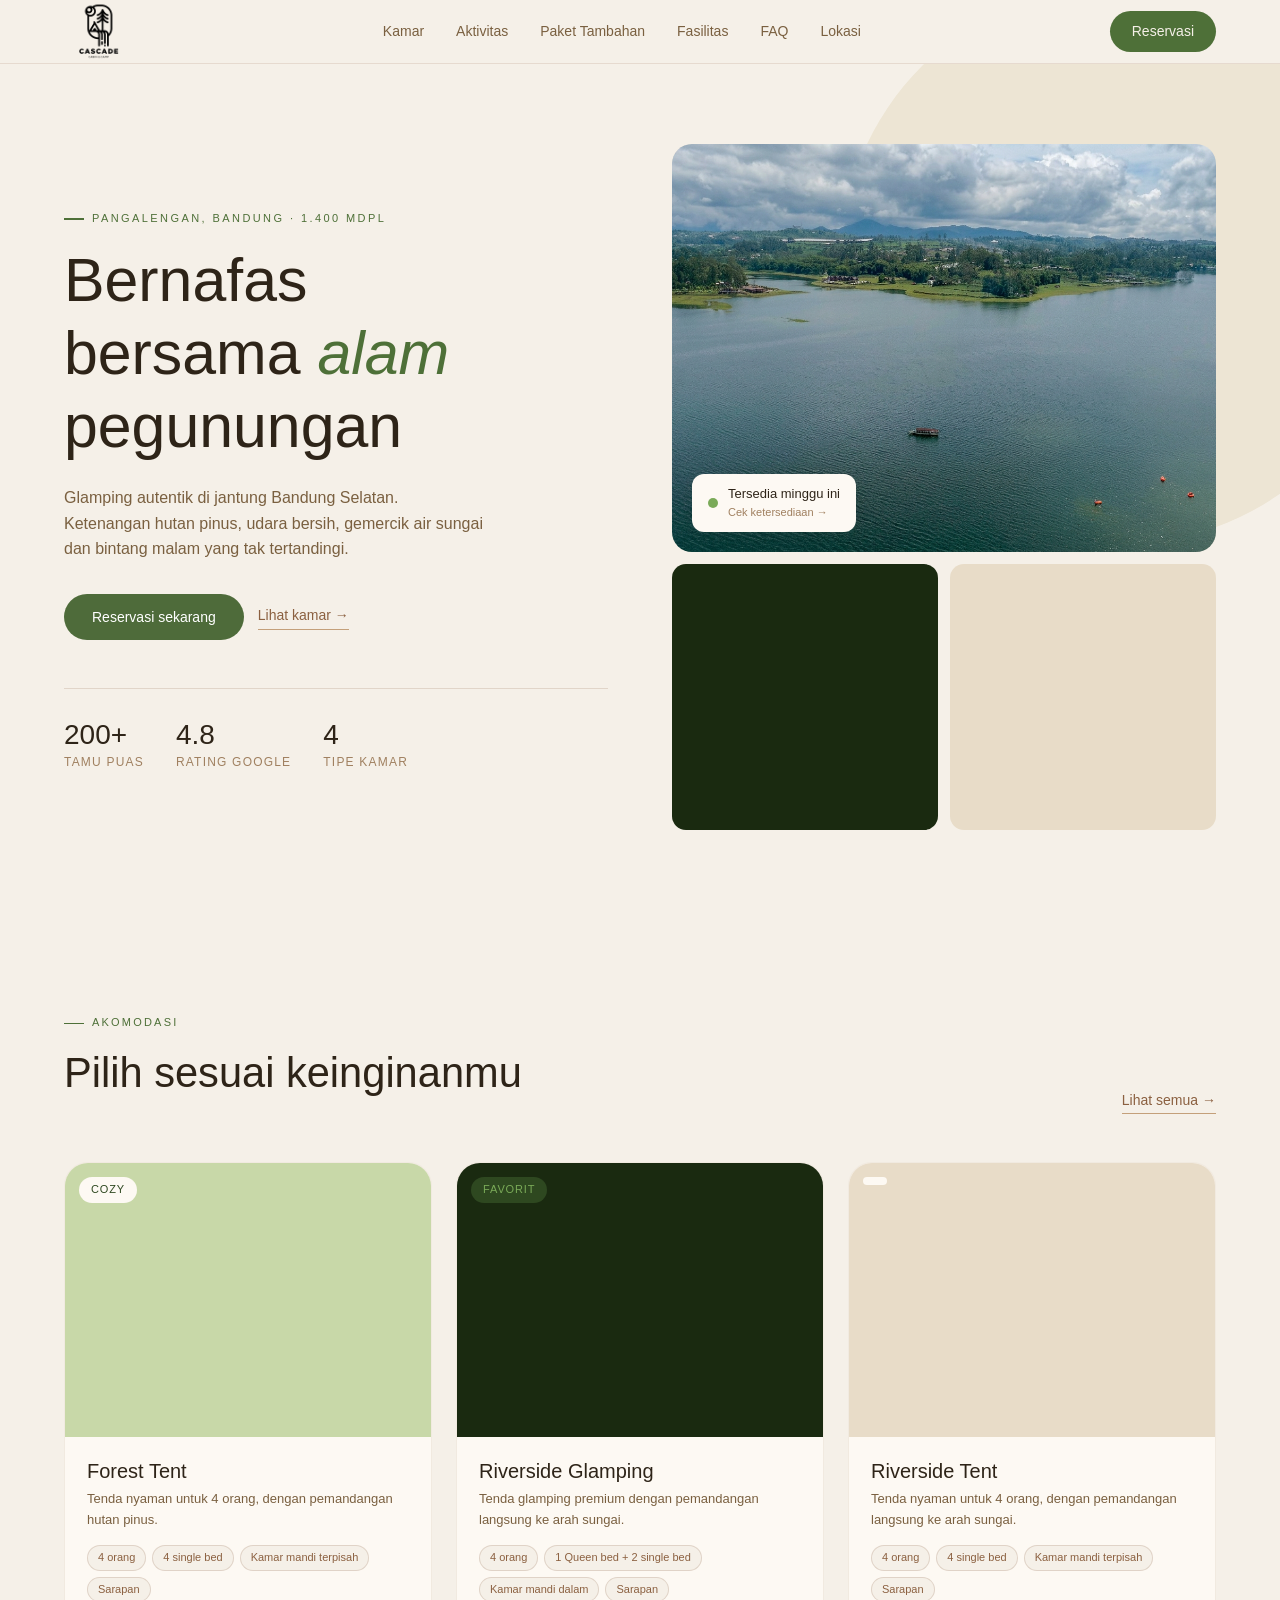
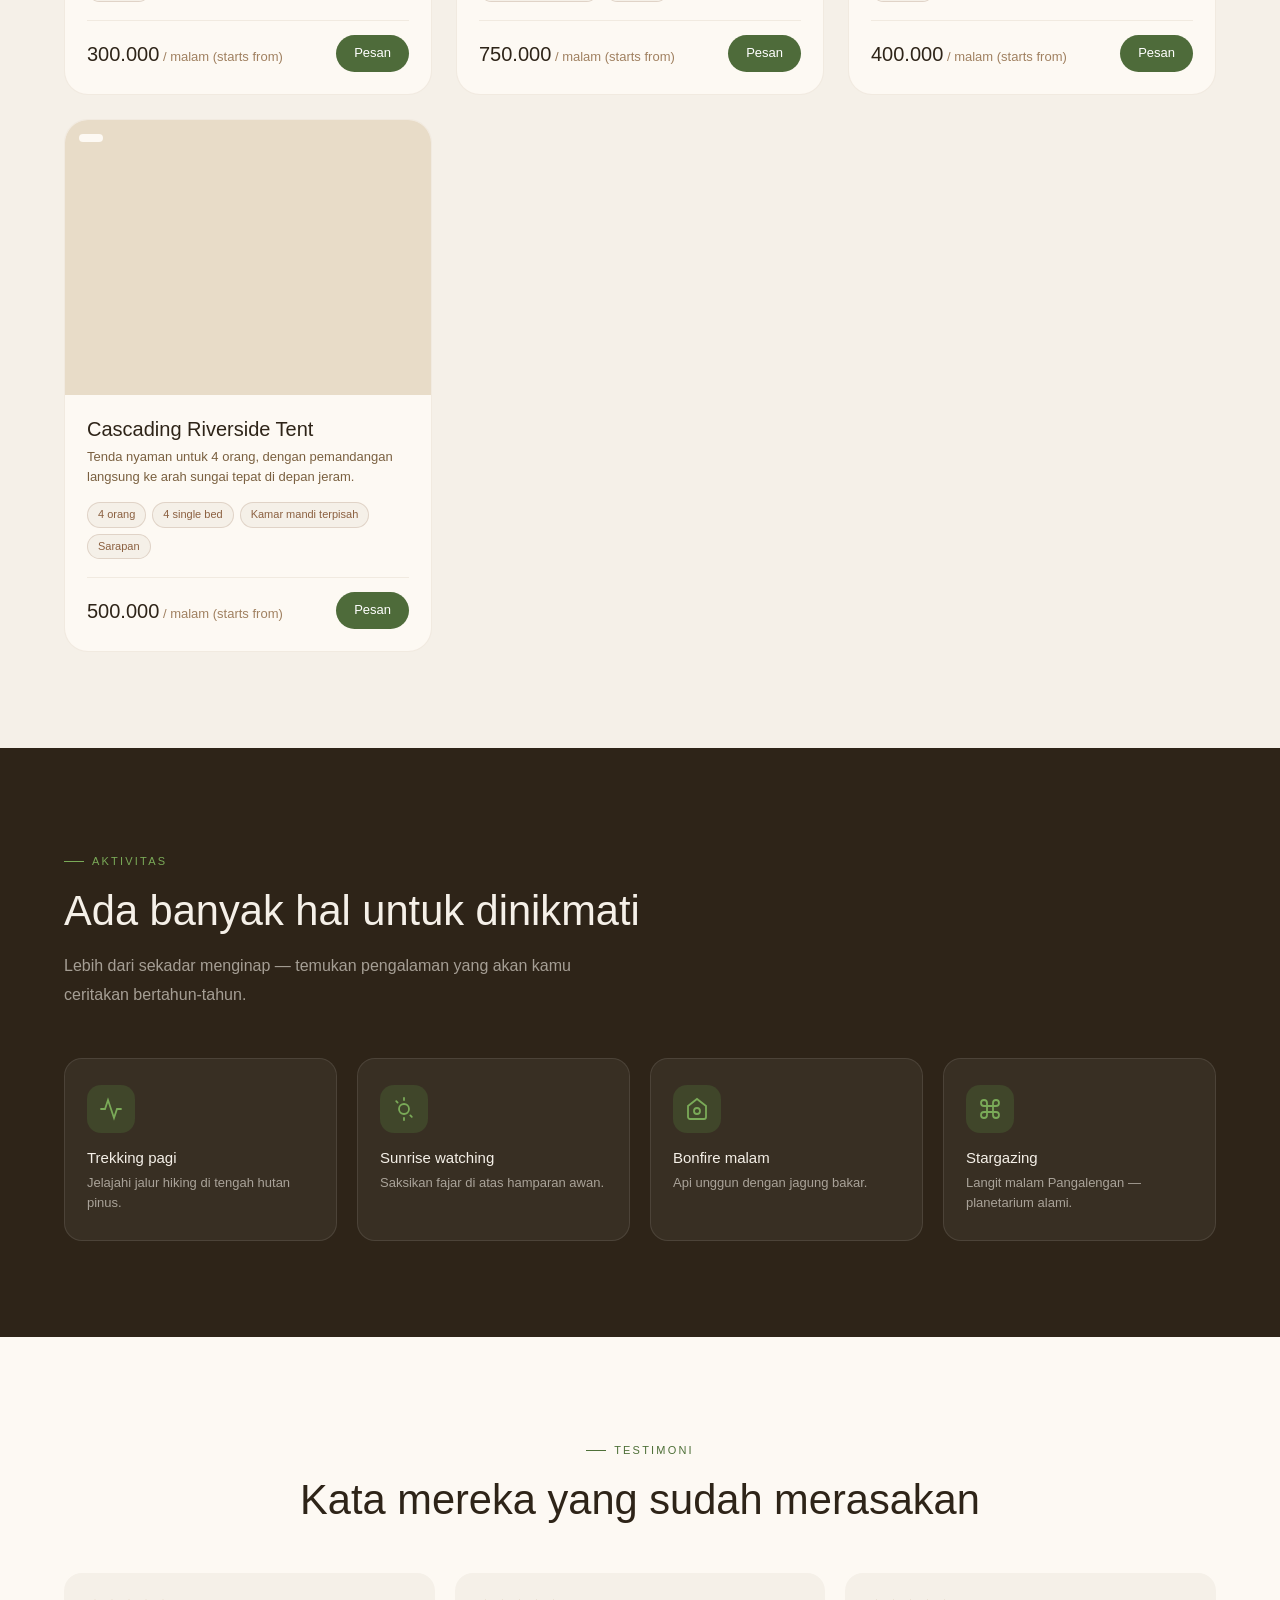
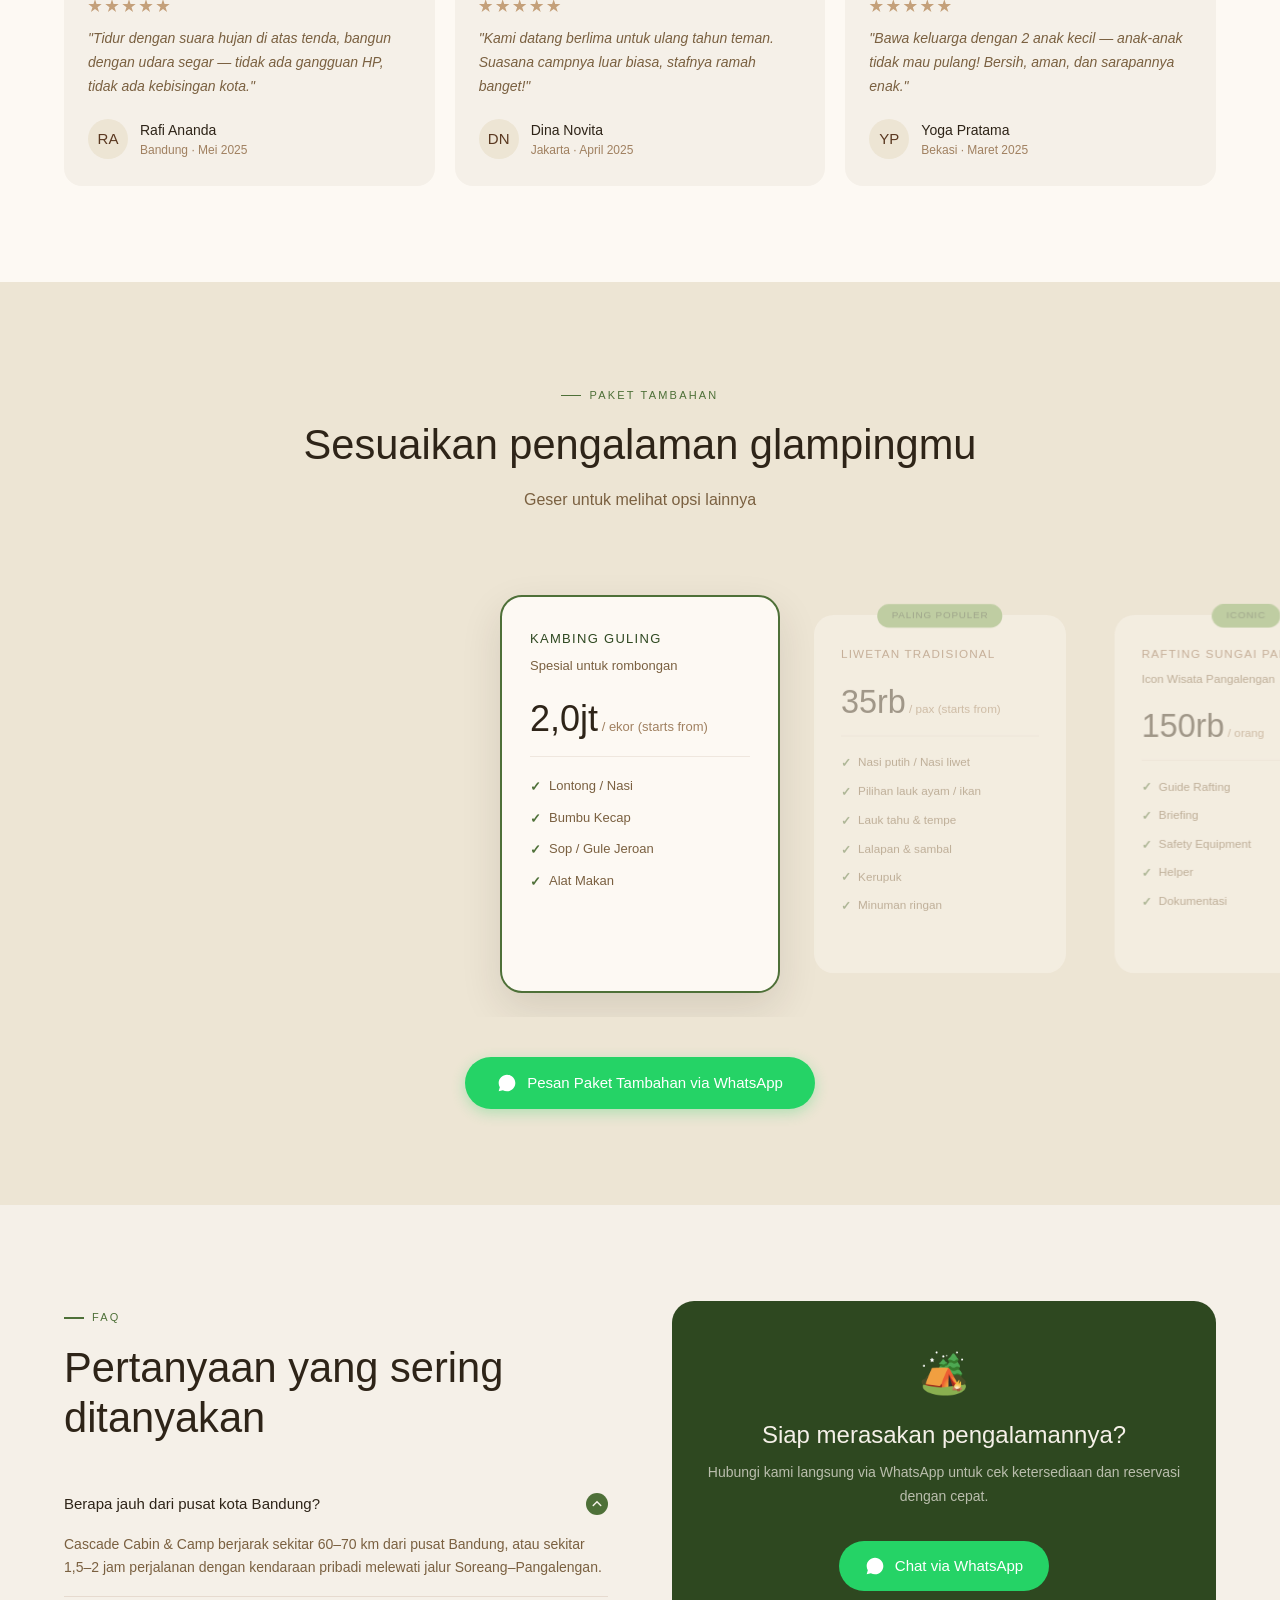
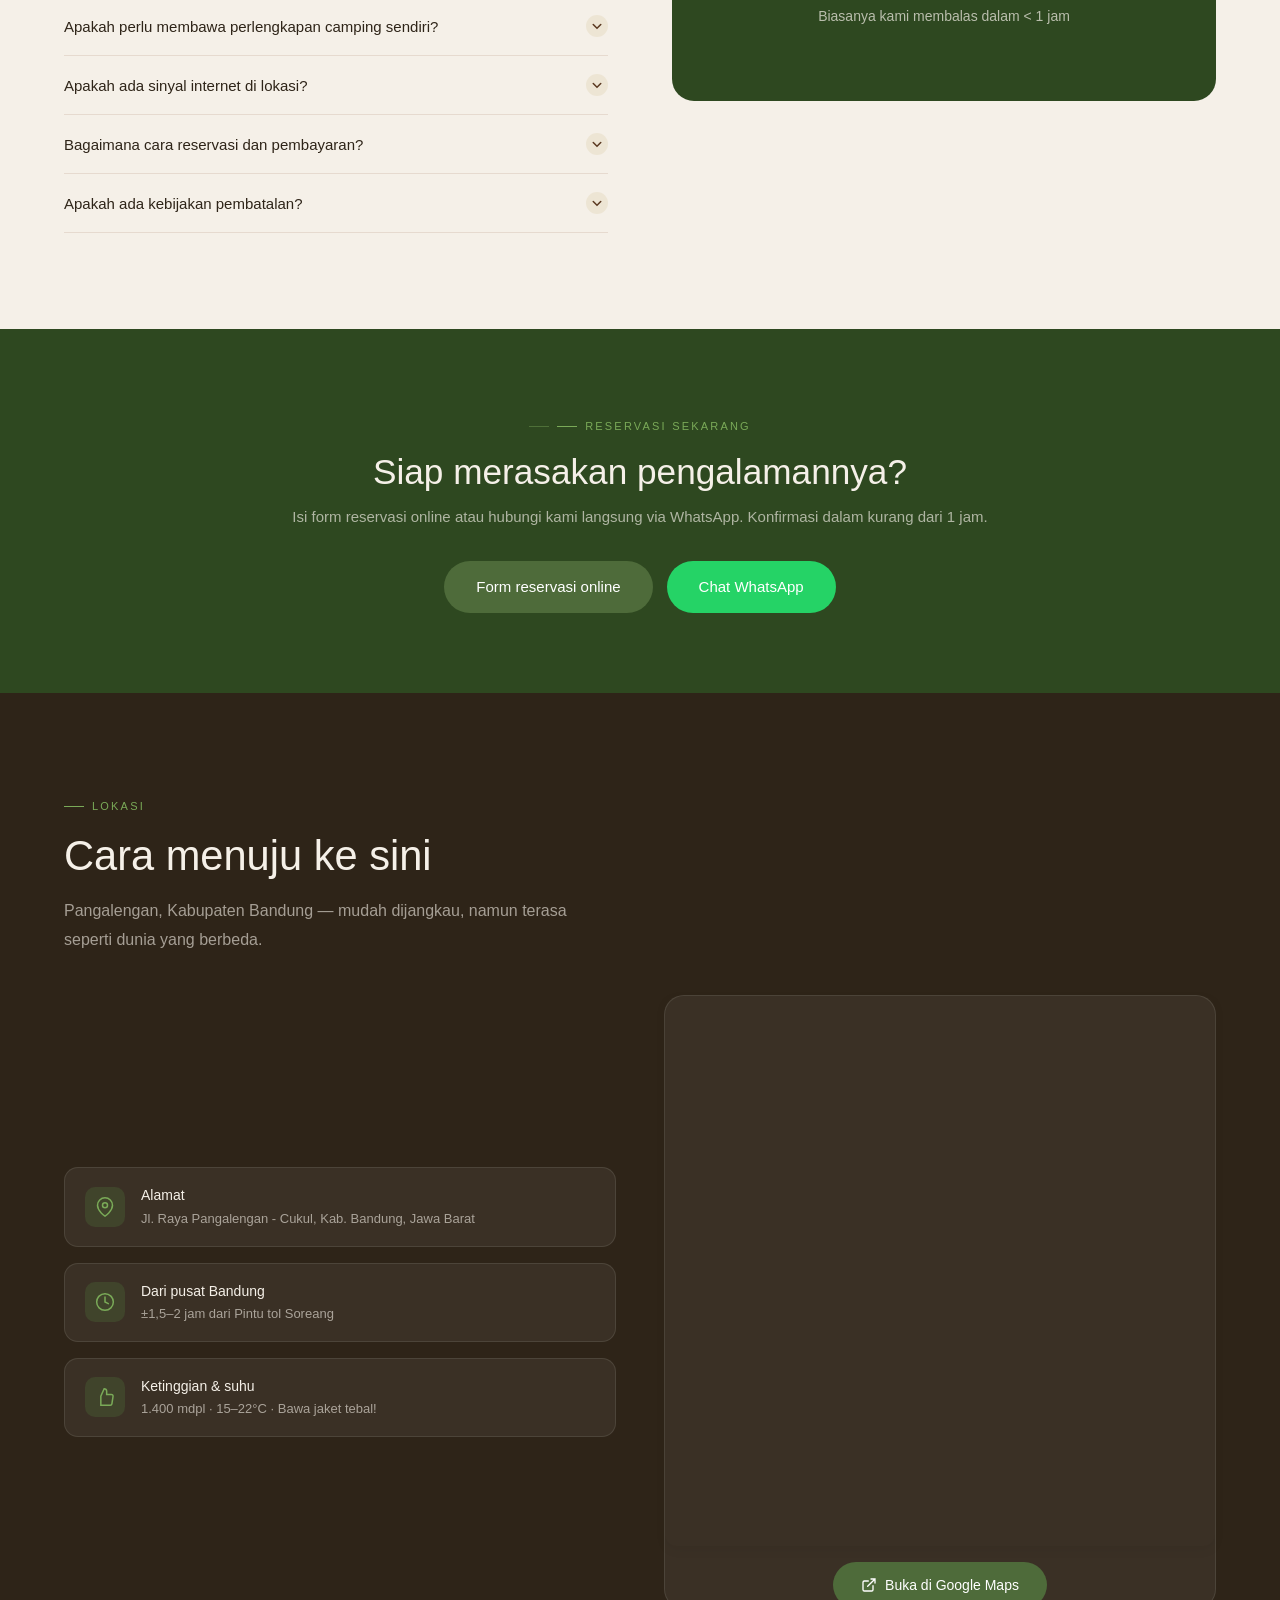
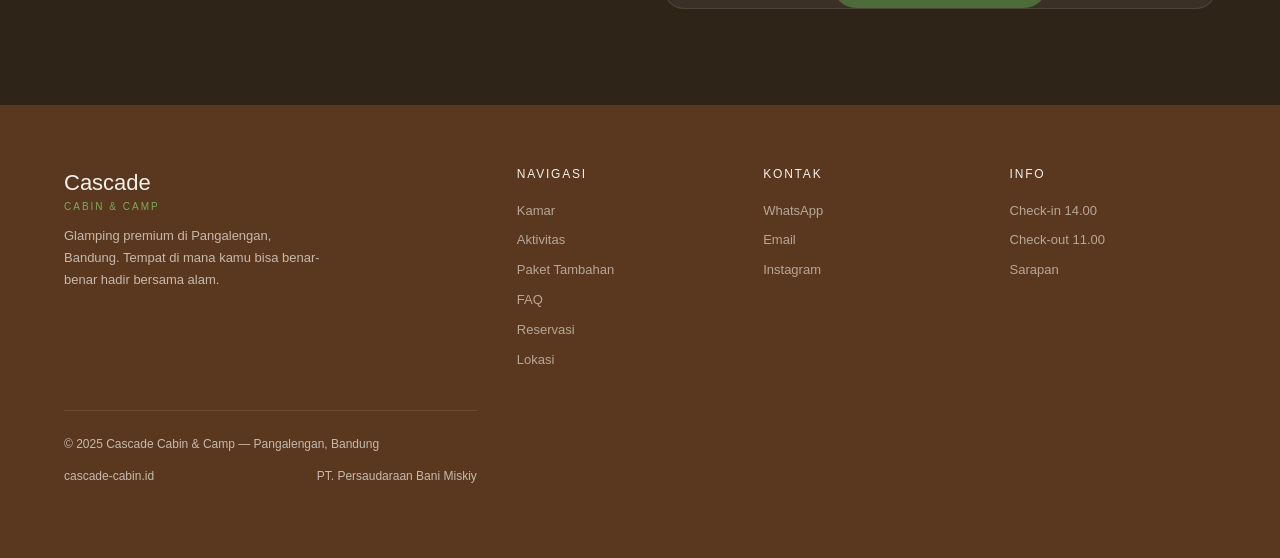
==== commit 47e682dd: "Add files via upload" ====
--- a/cascade-fixed/index.html
+++ b/cascade-fixed/index.html
@@ -483,15 +483,7 @@
           </button>
           <div class="faq-a">Pembatalan lebih dari 3 hari sebelum check-in: DP dikembalikan 50%. Kurang dari 3 hari: DP tidak dapat dikembalikan, namun tanggal bisa digeser sesuai ketersediaan.</div>
         </div>
-
-        <div class="faq-item">
-          <button class="faq-q" onclick="toggleFaq(this)">
-            Apakah anak-anak dan hewan peliharaan diperbolehkan?
-            <div class="faq-arrow"><svg viewBox="0 0 16 16" width="12" height="12" fill="none" stroke="#5a3820" stroke-width="2" stroke-linecap="round"><path d="M3 6l5 5 5-5"/></svg></div>
-          </button>
-          <div class="faq-a">Anak-anak sangat disambut! Untuk hewan peliharaan, mohon konfirmasi terlebih dahulu karena ada unit tertentu yang diperbolehkan membawa pets.</div>
-        </div>
-
+        
       </div>
     </div>
 
@@ -531,7 +523,7 @@
   <p class="section-desc">Pangalengan, Kabupaten Bandung — mudah dijangkau, namun terasa seperti dunia yang berbeda.</p>
   <div class="loc-grid">
     <div class="loc-facts">
-      <div class="loc-fact"><div class="loc-fact-icon"><svg width="20" height="20" viewBox="0 0 24 24" fill="none" stroke="#7aaa58" stroke-width="1.8" stroke-linecap="round"><path d="M21 10c0 7-9 13-9 13s-9-6-9-13a9 9 0 0118 0z"/><circle cx="12" cy="10" r="3"/></svg></div><div><h5>Alamat</h5><p>Jl. Raya Pangalengan, Kab. Bandung, Jawa Barat</p></div></div>
+      <div class="loc-fact"><div class="loc-fact-icon"><svg width="20" height="20" viewBox="0 0 24 24" fill="none" stroke="#7aaa58" stroke-width="1.8" stroke-linecap="round"><path d="M21 10c0 7-9 13-9 13s-9-6-9-13a9 9 0 0118 0z"/><circle cx="12" cy="10" r="3"/></svg></div><div><h5>Alamat</h5><p>Jl. Raya Pangalengan - Cukul, Kab. Bandung, Jawa Barat</p></div></div>
       <div class="loc-fact"><div class="loc-fact-icon"><svg width="20" height="20" viewBox="0 0 24 24" fill="none" stroke="#7aaa58" stroke-width="1.8" stroke-linecap="round"><circle cx="12" cy="12" r="10"/><polyline points="12 6 12 12 16 14"/></svg></div><div><h5>Dari pusat Bandung</h5><p>±1,5–2 jam dari Pintu tol Soreang</p></div></div>
       <div class="loc-fact"><div class="loc-fact-icon"><svg width="20" height="20" viewBox="0 0 24 24" fill="none" stroke="#7aaa58" stroke-width="1.8" stroke-linecap="round"><path d="M14 9V5a3 3 0 00-3-3l-4 9v11h11.28a2 2 0 002-1.7l1.38-9a2 2 0 00-2-2.3H14z"/></svg></div><div><h5>Ketinggian &amp; suhu</h5><p>1.400 mdpl · 15–22°C · Bawa jaket tebal!</p></div></div>
     </div>
@@ -540,7 +532,7 @@
       <iframe 
         src="https://www.google.com/maps/embed?pb=!1m18!1m12!1m3!1d3958.4578047284267!2d107.54869989999999!3d-7.188487899999999!2m3!1f0!2f0!3f0!3m2!1i1024!2i768!4f13.1!3m3!1m2!1s0x2e689109a68ba60b%3A0xe3c1389262b1e747!2sCascade%20Cabin%20%26%20Camp!5e0!3m2!1sen!2sid!4v1778409697803!5m2!1sen!2sid"
 		width="100%" 
-        height="560" 
+        height="550" 
         style="border:0; border-radius: 12px; box-shadow: 0 4px 12px rgba(0,0,0,0.05);" 
         allowfullscreen="" 
         loading="lazy" 
--- a/cascade-fixed/assets/css/style.css
+++ b/cascade-fixed/assets/css/style.css
@@ -412,8 +412,8 @@
 }
 
 .footer-brand-name {
-  font-family: var(--font-display);
-  font-style: italic;
+  font-family: 'Helvetica Neue', Helvetica, Arial, sans-serif;
+  font-style: normal;
   font-size: 22px;
   color: var(--cream);
   margin-bottom: 10px;
